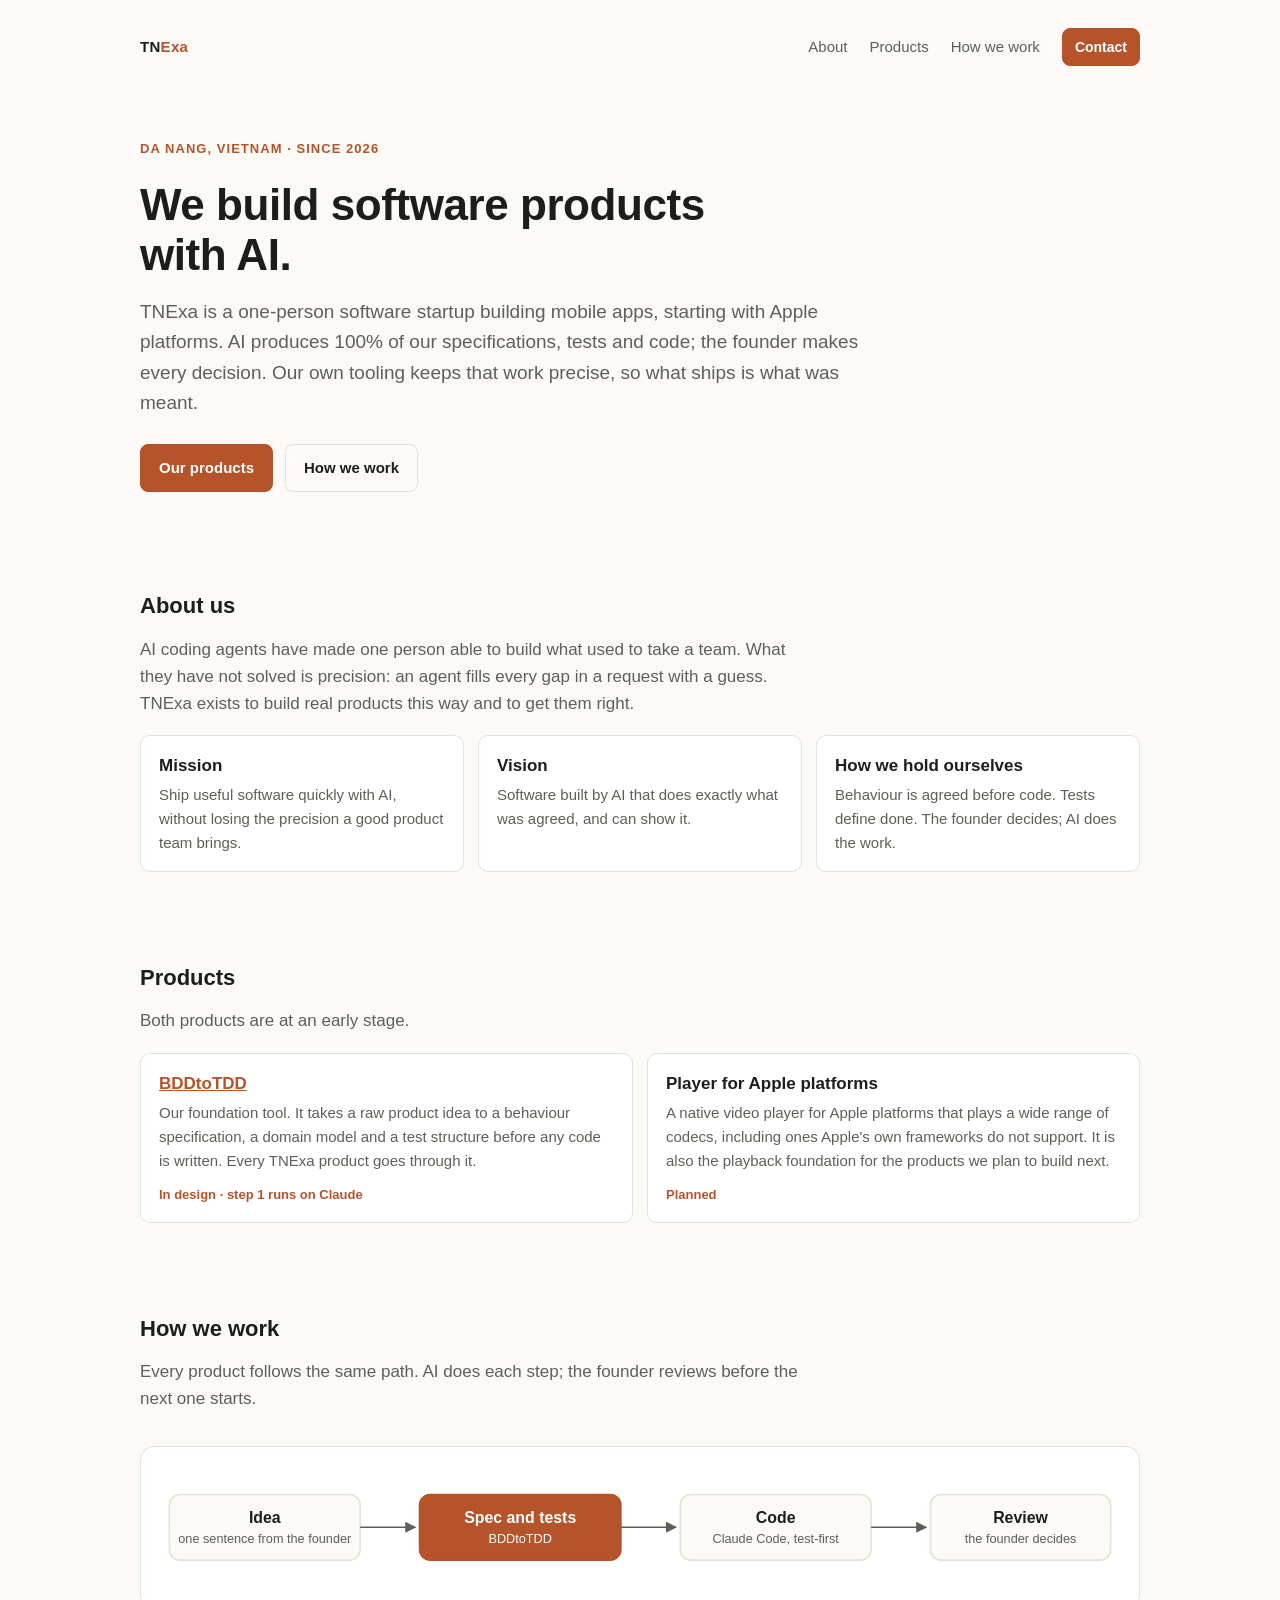
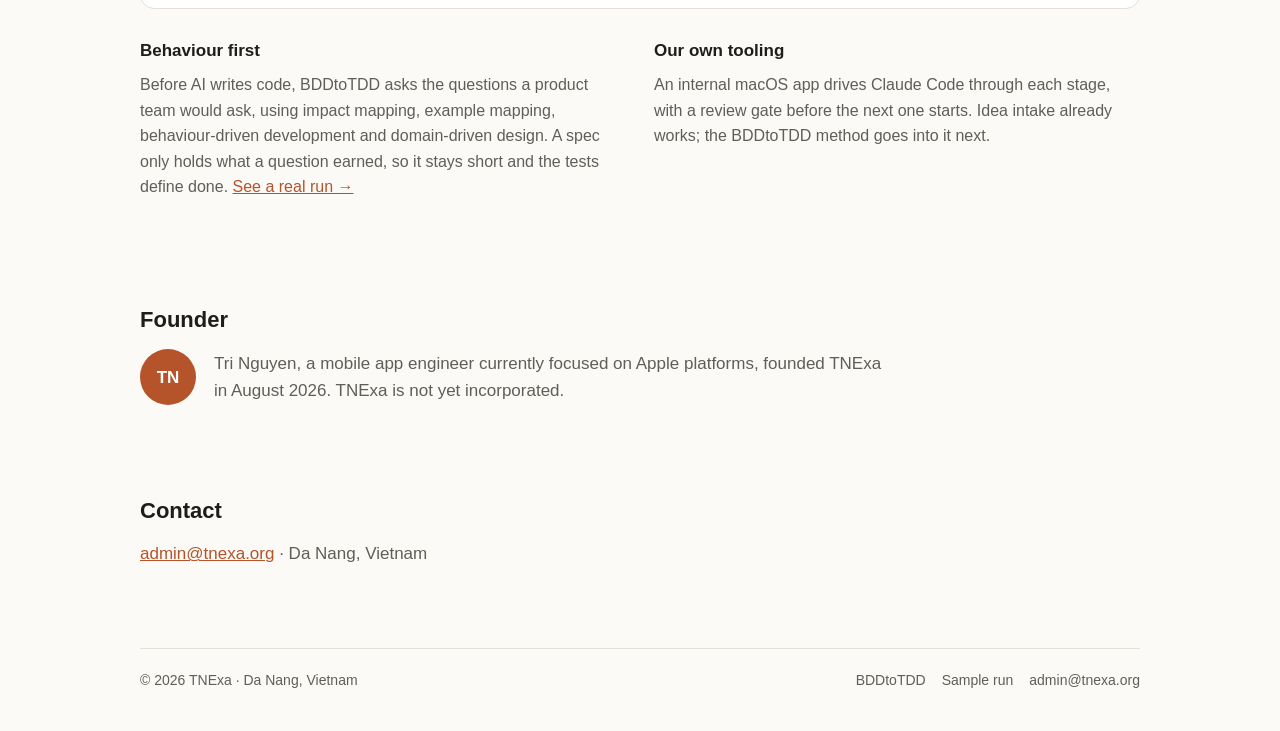
==== index.html @ 211d85cf "Describe the Player and the founder's focus on mobile apps for Apple platforms Co-Authored-By: Claud" ====
<!doctype html>
<html lang="en">
<head>
<meta charset="utf-8">
<meta name="viewport" content="width=device-width, initial-scale=1">
<title>TNExa — software products built with AI</title>
<meta name="description" content="TNExa is a one-person software startup in Da Nang, Vietnam, building mobile apps for Apple platforms. We build software products with AI: AI produces the specifications, tests and code, and the founder makes the decisions.">
<link rel="stylesheet" href="/style.css">
<style>
  .d-box { fill: var(--bg); stroke: var(--line); stroke-width: 1.5; }
  .d-box.accent { fill: var(--accent); stroke: var(--accent); }
  .d-title { fill: var(--fg); font-size: 15px; font-weight: 600; }
  .d-sub { fill: var(--muted); font-size: 12px; }
  .on-accent { fill: #fff; }
  .d-arrow { stroke: var(--muted); stroke-width: 1.5; fill: none; }
  .d-head { fill: var(--muted); }
  .diagram svg { min-width: 640px; }
  .values { display: grid; grid-template-columns: repeat(auto-fit, minmax(220px, 1fr)); gap: 14px; margin-top: 18px; }
  .founder { display: flex; gap: 18px; align-items: center; }
  .avatar { width: 56px; height: 56px; border-radius: 50%; background: var(--accent); color: #fff; display: grid; place-items: center; font-weight: 700; flex: none; }
</style>
</head>
<body>
<div class="wrap wide">
  <header>
    <a class="logo" href="/" style="color:inherit;text-decoration:none">TN<span>Exa</span></a>
    <nav class="top">
      <a href="#about">About</a>
      <a href="#products">Products</a>
      <a href="#how">How we work</a>
      <a class="btn small" href="#contact">Contact</a>
    </nav>
  </header>

  <main>
    <div class="hero">
      <span class="eyebrow">Da Nang, Vietnam · since 2026</span>
      <h1>We build software products with AI.</h1>
      <p class="lead">TNExa is a one-person software startup building mobile apps, starting with Apple platforms. AI
        produces 100% of our specifications, tests and
        code; the founder makes every decision. Our own tooling keeps that work precise, so what ships is
        what was meant.</p>
      <div class="actions">
        <a class="btn" href="#products">Our products</a>
        <a class="btn ghost" href="#how">How we work</a>
      </div>
    </div>

    <section id="about">
      <h2>About us</h2>
      <p class="section-lead">AI coding agents have made one person able to build what used to take a team.
        What they have not solved is precision: an agent fills every gap in a request with a guess. TNExa
        exists to build real products this way and to get them right.</p>
      <div class="values">
        <div class="card"><b>Mission</b><p>Ship useful software quickly with AI, without losing the precision a good product team brings.</p></div>
        <div class="card"><b>Vision</b><p>Software built by AI that does exactly what was agreed, and can show it.</p></div>
        <div class="card"><b>How we hold ourselves</b><p>Behaviour is agreed before code. Tests define done. The founder decides; AI does the work.</p></div>
      </div>
    </section>

    <section id="products">
      <h2>Products</h2>
      <p class="section-lead">Both products are at an early stage.</p>
      <div class="grid">
        <div class="card">
          <b><a href="/bddtotdd/">BDDtoTDD</a></b>
          <p>Our foundation tool. It takes a raw product idea to a behaviour specification, a domain model and a
            test structure before any code is written. Every TNExa product goes through it.</p>
          <div class="meta">In design · step 1 runs on Claude</div>
        </div>
        <div class="card">
          <b>Player for Apple platforms</b>
          <p>A native video player for Apple platforms that plays a wide range of codecs, including ones Apple's
            own frameworks do not support. It is also the playback foundation for the products we plan to build
            next.</p>
          <div class="meta">Planned</div>
        </div>
      </div>
    </section>

    <section id="how">
      <h2>How we work</h2>
      <p class="section-lead">Every product follows the same path. AI does each step; the founder reviews before
        the next one starts.</p>
      <div class="diagram" role="img" aria-label="Idea, then specification and tests with BDDtoTDD, then code with Claude Code, then founder review.">
        <svg viewBox="0 0 900 110" xmlns="http://www.w3.org/2000/svg">
          <defs><marker id="ah" viewBox="0 0 10 10" refX="9" refY="5" markerWidth="7" markerHeight="7" orient="auto"><path d="M0,0 L10,5 L0,10 z" class="d-head"/></marker></defs>
          <rect x="6" y="24" width="180" height="62" rx="10" class="d-box"/>
          <text x="96" y="51" text-anchor="middle" class="d-title">Idea</text>
          <text x="96" y="70" text-anchor="middle" class="d-sub">one sentence from the founder</text>
          <rect x="242" y="24" width="190" height="62" rx="10" class="d-box accent"/>
          <text x="337" y="51" text-anchor="middle" class="d-title on-accent">Spec and tests</text>
          <text x="337" y="70" text-anchor="middle" class="d-sub on-accent">BDDtoTDD</text>
          <rect x="488" y="24" width="180" height="62" rx="10" class="d-box"/>
          <text x="578" y="51" text-anchor="middle" class="d-title">Code</text>
          <text x="578" y="70" text-anchor="middle" class="d-sub">Claude Code, test-first</text>
          <rect x="724" y="24" width="170" height="62" rx="10" class="d-box"/>
          <text x="809" y="51" text-anchor="middle" class="d-title">Review</text>
          <text x="809" y="70" text-anchor="middle" class="d-sub">the founder decides</text>
          <path d="M186,55 L238,55" class="d-arrow" marker-end="url(#ah)"/>
          <path d="M432,55 L484,55" class="d-arrow" marker-end="url(#ah)"/>
          <path d="M668,55 L720,55" class="d-arrow" marker-end="url(#ah)"/>
        </svg>
      </div>
      <div class="two" style="margin-top:28px">
        <div>
          <h3>Behaviour first</h3>
          <p>Before AI writes code, BDDtoTDD asks the questions a product team would ask, using impact mapping,
            example mapping, behaviour-driven development and domain-driven design. A spec only holds what a
            question earned, so it stays short and the tests define done. <a href="/sample-run/">See a real run →</a></p>
        </div>
        <div>
          <h3>Our own tooling</h3>
          <p>An internal macOS app drives Claude Code through each stage, with a review gate before the next one
            starts. Idea intake already works; the BDDtoTDD method goes into it next.</p>
        </div>
      </div>
    </section>

    <section id="founder">
      <h2>Founder</h2>
      <div class="founder">
        <div class="avatar">TN</div>
        <p class="section-lead" style="margin:0">Tri Nguyen, a mobile app engineer currently focused on Apple platforms,
          founded TNExa in August 2026. TNExa is not yet incorporated.</p>
      </div>
    </section>

    <section id="contact">
      <h2>Contact</h2>
      <p class="section-lead"><a href="mailto:admin@tnexa.org">admin@tnexa.org</a> · Da Nang, Vietnam</p>
    </section>
  </main>

  <footer>
    <div class="cols">
      <span>© 2026 TNExa · Da Nang, Vietnam</span>
      <span><a href="/bddtotdd/">BDDtoTDD</a><a href="/sample-run/">Sample run</a><a href="mailto:admin@tnexa.org">admin@tnexa.org</a></span>
    </div>
  </footer>
</div>
</body>
</html>
---- style.css ----
:root {
  --bg: #fbfaf7; --fg: #1d1d1b; --muted: #5f5e58; --line: #e4e1d8;
  --accent: #b5532a; --card: #ffffff;
}
@media (prefers-color-scheme: dark) {
  :root { --bg: #161614; --fg: #ecebe6; --muted: #a3a29a; --line: #2e2d29; --accent: #e08a5f; --card: #1e1e1b; }
}
* { box-sizing: border-box; }
body {
  margin: 0; background: var(--bg); color: var(--fg);
  font: 17px/1.6 -apple-system, BlinkMacSystemFont, "Segoe UI", Roboto, Helvetica, Arial, sans-serif;
}
.wrap { max-width: 760px; margin: 0 auto; padding: 0 20px; }
header { padding: 28px 0; display: flex; justify-content: space-between; align-items: center; }
.logo { font-weight: 700; letter-spacing: .02em; }
.logo span { color: var(--accent); }
header a { color: var(--muted); text-decoration: none; font-size: 15px; }
h1 { font-size: clamp(30px, 6vw, 44px); line-height: 1.15; margin: 48px 0 16px; letter-spacing: -.01em; }
h2 { font-size: 22px; margin: 64px 0 12px; }
p { margin: 0 0 14px; }
.lead { font-size: 19px; color: var(--muted); max-width: 40em; }
.status {
  display: inline-block; margin-top: 12px; font-size: 14px; color: var(--muted);
  border: 1px solid var(--line); border-radius: 999px; padding: 4px 12px;
}
ol.stages { list-style: none; padding: 0; margin: 20px 0 0; }
ol.stages li {
  display: grid; grid-template-columns: 44px 1fr; gap: 8px;
  padding: 14px 0; border-top: 1px solid var(--line);
}
ol.stages li::before { content: attr(data-n); color: var(--accent); font-weight: 600; }
ol.stages b { display: block; }
ol.stages small { color: var(--muted); font-size: 15px; }
.grid { display: grid; grid-template-columns: repeat(auto-fit, minmax(210px, 1fr)); gap: 14px; margin-top: 18px; }
.card { background: var(--card); border: 1px solid var(--line); border-radius: 10px; padding: 16px 18px; }
.card b { display: block; margin-bottom: 4px; }
.card p { color: var(--muted); font-size: 15px; margin: 0; }
a { color: var(--accent); }
footer { margin: 80px 0 40px; padding-top: 20px; border-top: 1px solid var(--line); color: var(--muted); font-size: 14px; }
table { width: 100%; border-collapse: collapse; margin: 16px 0; font-size: 15px; }
th, td { text-align: left; vertical-align: top; padding: 10px 8px; border-top: 1px solid var(--line); }
th { color: var(--muted); font-weight: 600; font-size: 13px; text-transform: uppercase; letter-spacing: .04em; }
td.n { color: var(--accent); font-weight: 600; white-space: nowrap; width: 1%; }
.table-scroll { overflow-x: auto; }
blockquote { margin: 16px 0; padding: 12px 16px; border-left: 3px solid var(--accent); background: var(--card); color: var(--fg); }
.note { font-size: 14px; color: var(--muted); }
.ladder { list-style: none; padding: 0; margin: 16px 0; }
.ladder li { padding: 8px 0 8px 14px; border-left: 2px solid var(--line); }
.ladder li:last-child { border-left-color: var(--accent); font-weight: 600; }

/* Site chrome */
.wrap.wide { max-width: 1040px; }
nav.top { display: flex; gap: 22px; align-items: center; }
nav.top a { color: var(--muted); text-decoration: none; font-size: 15px; }
nav.top a:hover { color: var(--fg); }
nav.top a.btn { color: #fff; }
.btn {
  display: inline-block; padding: 11px 18px; border-radius: 8px; font-weight: 600; font-size: 15px;
  text-decoration: none; background: var(--accent); color: #fff; border: 1px solid var(--accent);
}
.btn.ghost { background: transparent; color: var(--fg); border-color: var(--line); }
.btn.small { padding: 7px 12px; font-size: 14px; }
.actions { display: flex; gap: 12px; flex-wrap: wrap; margin-top: 26px; }
.hero { padding: 40px 0 8px; }
.hero h1 { max-width: 15em; margin-top: 18px; }
.eyebrow { font-size: 13px; letter-spacing: .08em; text-transform: uppercase; color: var(--accent); font-weight: 600; }
section { margin-top: 88px; }
section > h2 { margin-top: 0; }
.section-lead { color: var(--muted); max-width: 40em; }
.diagram { margin: 34px 0 0; padding: 22px; background: var(--card); border: 1px solid var(--line); border-radius: 14px; overflow-x: auto; }
.diagram svg { display: block; min-width: 760px; width: 100%; height: auto; }
.diagram text { font-family: inherit; }
.two { display: grid; grid-template-columns: 1fr 1fr; gap: 28px; }
.two h3 { font-size: 17px; margin: 0 0 8px; }
.two p { color: var(--muted); font-size: 16px; }
.preview { background: var(--card); border: 1px solid var(--line); border-radius: 14px; padding: 20px 22px; }
.preview .tag { font-size: 12px; color: var(--muted); text-transform: uppercase; letter-spacing: .06em; }
.preview .goal { padding: 12px 0; border-top: 1px solid var(--line); }
.preview .goal:first-of-type { border-top: 0; }
.preview .goal b { display: block; font-size: 15px; }
.preview .goal span { color: var(--muted); font-size: 14px; }
.card .meta { margin-top: 12px; font-size: 13px; color: var(--accent); font-weight: 600; }
.cta-band {
  margin-top: 96px; padding: 34px; border-radius: 16px; background: var(--card); border: 1px solid var(--line);
  display: flex; justify-content: space-between; align-items: center; gap: 20px; flex-wrap: wrap;
}
.cta-band h2 { margin: 0 0 6px; }
.cta-band p { margin: 0; color: var(--muted); }
footer .cols { display: flex; justify-content: space-between; gap: 20px; flex-wrap: wrap; }
footer a { color: var(--muted); margin-left: 16px; text-decoration: none; }
@media (max-width: 720px) {
  .two { grid-template-columns: 1fr; }
  nav.top a:not(.btn) { display: none; }
  section { margin-top: 64px; }
}
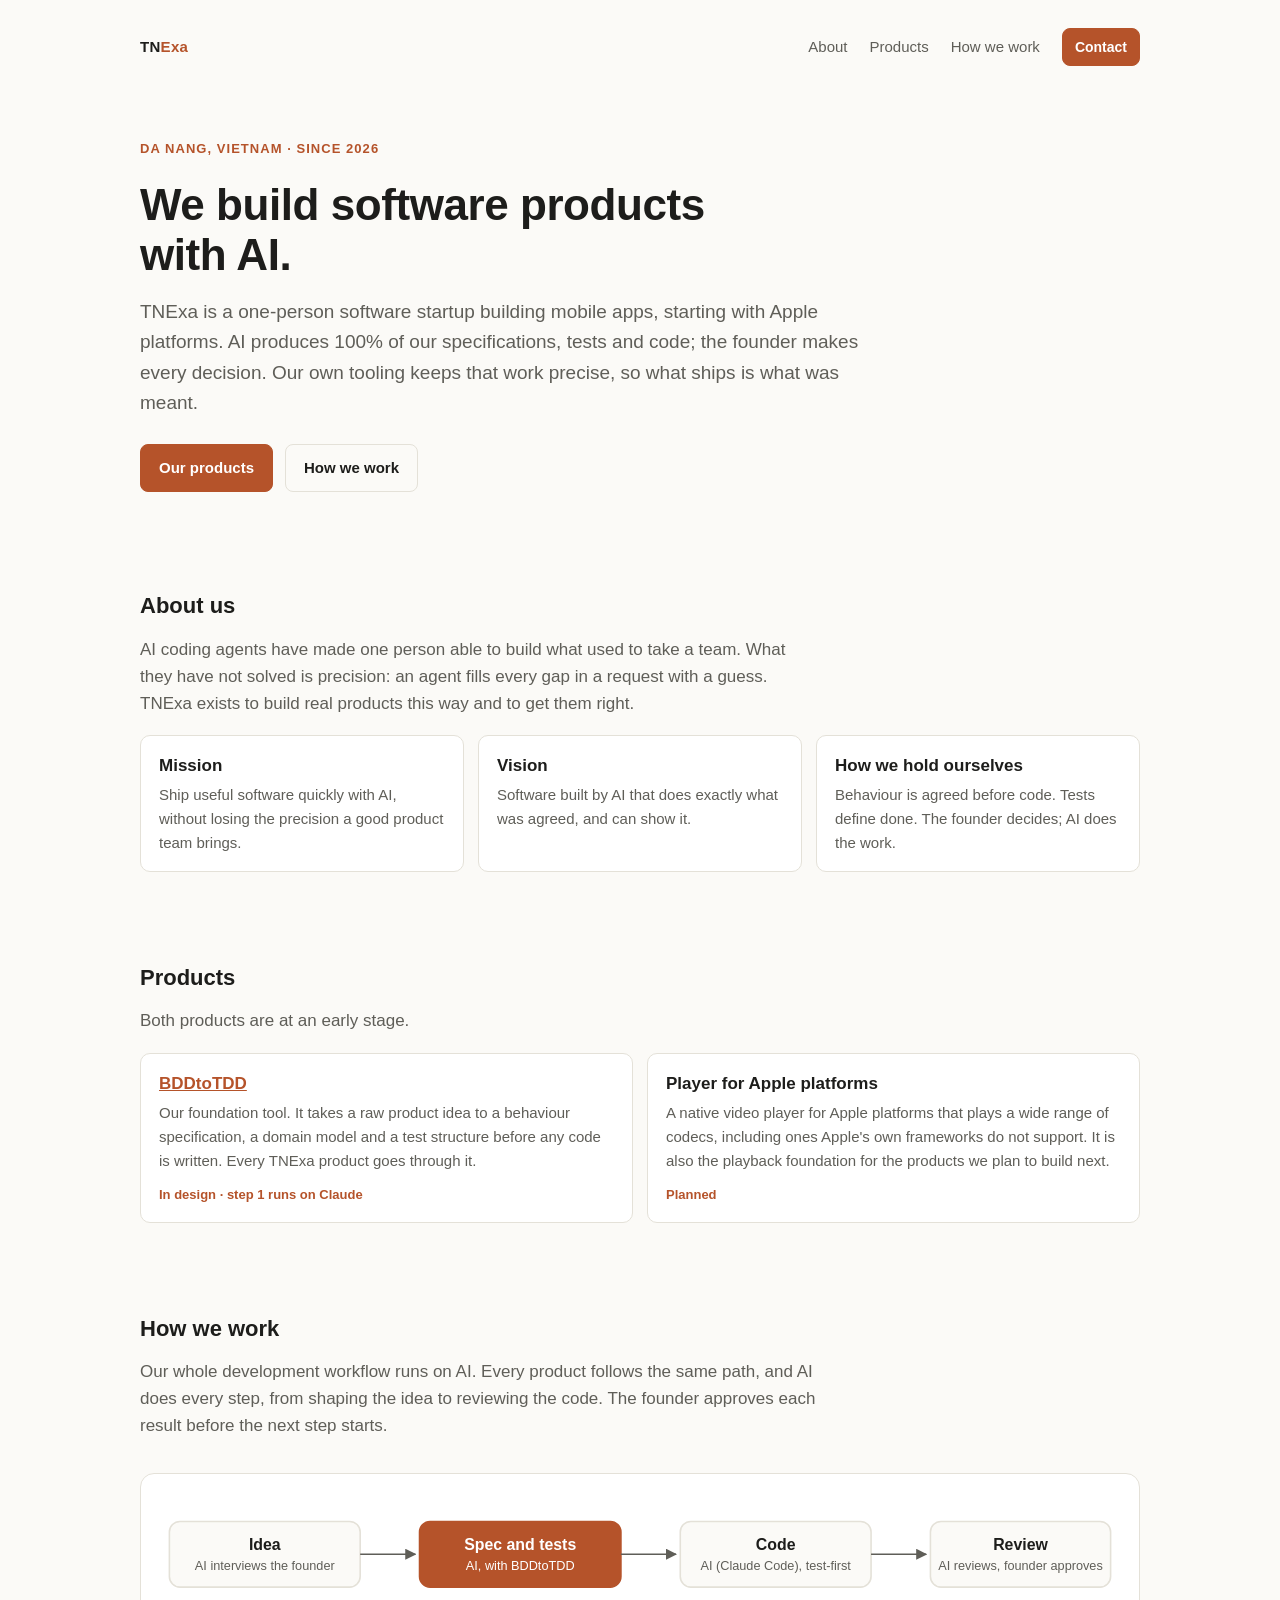
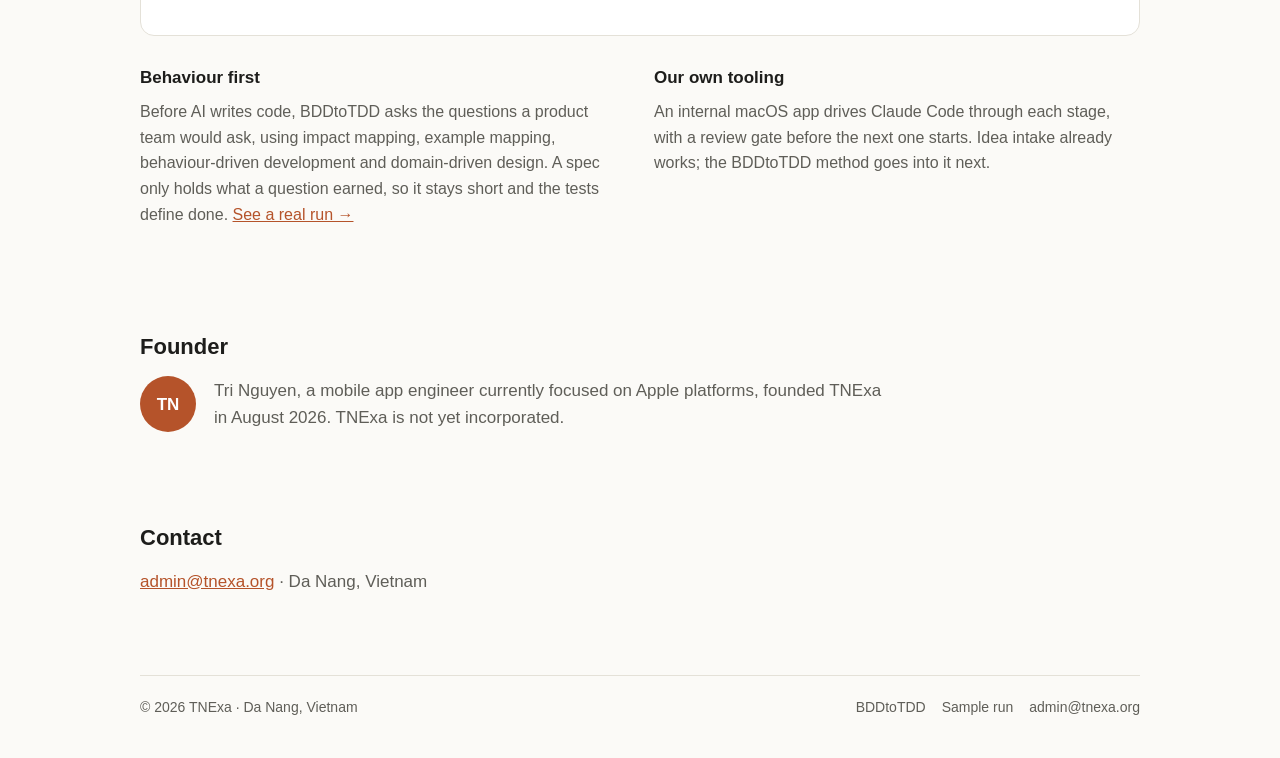
==== commit 4a6d5b74: "Show the whole development workflow running on AI, with founder approval between steps Co-Authored-B" ====
--- a/index.html
+++ b/index.html
@@ -80,23 +80,24 @@
 
     <section id="how">
       <h2>How we work</h2>
-      <p class="section-lead">Every product follows the same path. AI does each step; the founder reviews before
-        the next one starts.</p>
-      <div class="diagram" role="img" aria-label="Idea, then specification and tests with BDDtoTDD, then code with Claude Code, then founder review.">
+      <p class="section-lead">Our whole development workflow runs on AI. Every product follows the same path,
+        and AI does every step, from shaping the idea to reviewing the code. The founder approves each result
+        before the next step starts.</p>
+      <div class="diagram" role="img" aria-label="AI does every step: idea intake, specification and tests with BDDtoTDD, code with Claude Code, review. The founder approves each step.">
         <svg viewBox="0 0 900 110" xmlns="http://www.w3.org/2000/svg">
           <defs><marker id="ah" viewBox="0 0 10 10" refX="9" refY="5" markerWidth="7" markerHeight="7" orient="auto"><path d="M0,0 L10,5 L0,10 z" class="d-head"/></marker></defs>
           <rect x="6" y="24" width="180" height="62" rx="10" class="d-box"/>
           <text x="96" y="51" text-anchor="middle" class="d-title">Idea</text>
-          <text x="96" y="70" text-anchor="middle" class="d-sub">one sentence from the founder</text>
+          <text x="96" y="70" text-anchor="middle" class="d-sub">AI interviews the founder</text>
           <rect x="242" y="24" width="190" height="62" rx="10" class="d-box accent"/>
           <text x="337" y="51" text-anchor="middle" class="d-title on-accent">Spec and tests</text>
-          <text x="337" y="70" text-anchor="middle" class="d-sub on-accent">BDDtoTDD</text>
+          <text x="337" y="70" text-anchor="middle" class="d-sub on-accent">AI, with BDDtoTDD</text>
           <rect x="488" y="24" width="180" height="62" rx="10" class="d-box"/>
           <text x="578" y="51" text-anchor="middle" class="d-title">Code</text>
-          <text x="578" y="70" text-anchor="middle" class="d-sub">Claude Code, test-first</text>
+          <text x="578" y="70" text-anchor="middle" class="d-sub">AI (Claude Code), test-first</text>
           <rect x="724" y="24" width="170" height="62" rx="10" class="d-box"/>
           <text x="809" y="51" text-anchor="middle" class="d-title">Review</text>
-          <text x="809" y="70" text-anchor="middle" class="d-sub">the founder decides</text>
+          <text x="809" y="70" text-anchor="middle" class="d-sub">AI reviews, founder approves</text>
           <path d="M186,55 L238,55" class="d-arrow" marker-end="url(#ah)"/>
           <path d="M432,55 L484,55" class="d-arrow" marker-end="url(#ah)"/>
           <path d="M668,55 L720,55" class="d-arrow" marker-end="url(#ah)"/>
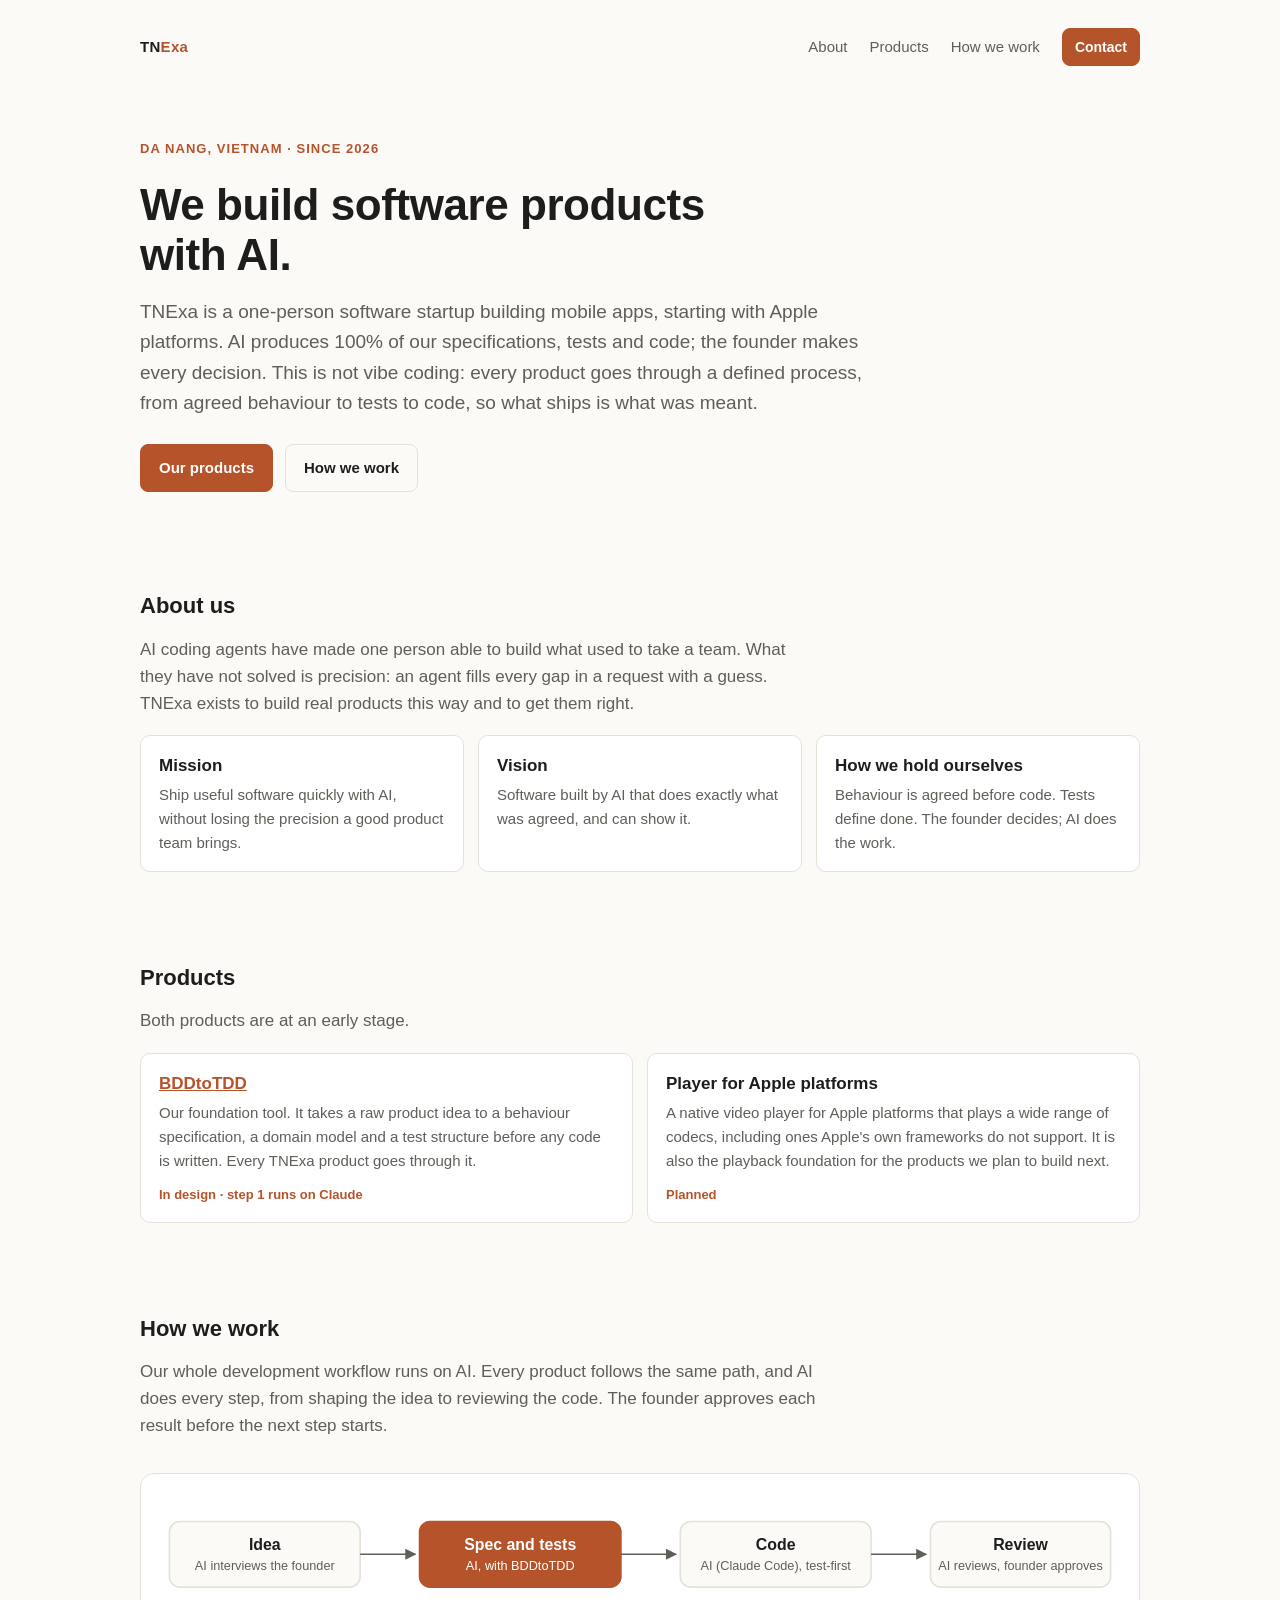
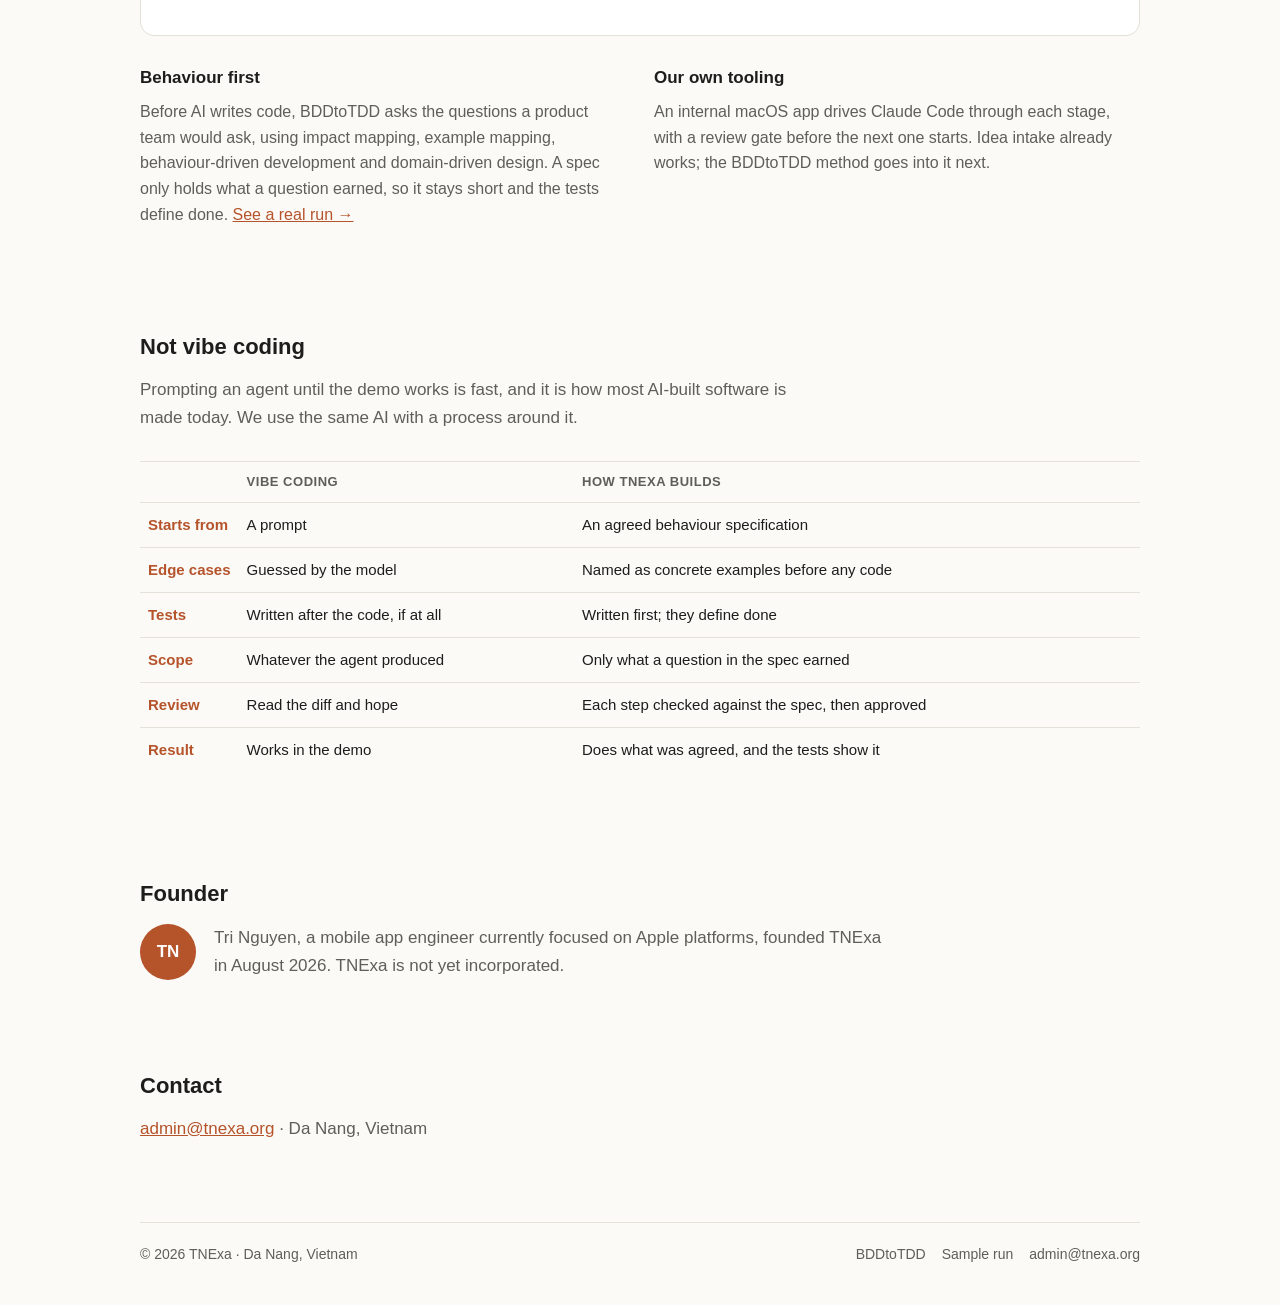
==== commit 01de334d: "Contrast vibe coding with TNExa's defined process Co-Authored-By: Claude Opus 5.5 <noreply@anthropic" ====
--- a/index.html
+++ b/index.html
@@ -38,8 +38,8 @@
       <h1>We build software products with AI.</h1>
       <p class="lead">TNExa is a one-person software startup building mobile apps, starting with Apple platforms. AI
         produces 100% of our specifications, tests and
-        code; the founder makes every decision. Our own tooling keeps that work precise, so what ships is
-        what was meant.</p>
+        code; the founder makes every decision. This is not vibe coding: every product goes through a
+        defined process, from agreed behaviour to tests to code, so what ships is what was meant.</p>
       <div class="actions">
         <a class="btn" href="#products">Our products</a>
         <a class="btn ghost" href="#how">How we work</a>
@@ -118,6 +118,23 @@
       </div>
     </section>
 
+    <section id="process">
+      <h2>Not vibe coding</h2>
+      <p class="section-lead">Prompting an agent until the demo works is fast, and it is how most AI-built software
+        is made today. We use the same AI with a process around it.</p>
+      <div class="table-scroll">
+      <table>
+        <tr><th></th><th>Vibe coding</th><th>How TNExa builds</th></tr>
+        <tr><td class="n">Starts from</td><td>A prompt</td><td>An agreed behaviour specification</td></tr>
+        <tr><td class="n">Edge cases</td><td>Guessed by the model</td><td>Named as concrete examples before any code</td></tr>
+        <tr><td class="n">Tests</td><td>Written after the code, if at all</td><td>Written first; they define done</td></tr>
+        <tr><td class="n">Scope</td><td>Whatever the agent produced</td><td>Only what a question in the spec earned</td></tr>
+        <tr><td class="n">Review</td><td>Read the diff and hope</td><td>Each step checked against the spec, then approved</td></tr>
+        <tr><td class="n">Result</td><td>Works in the demo</td><td>Does what was agreed, and the tests show it</td></tr>
+      </table>
+      </div>
+    </section>
+
     <section id="founder">
       <h2>Founder</h2>
       <div class="founder">
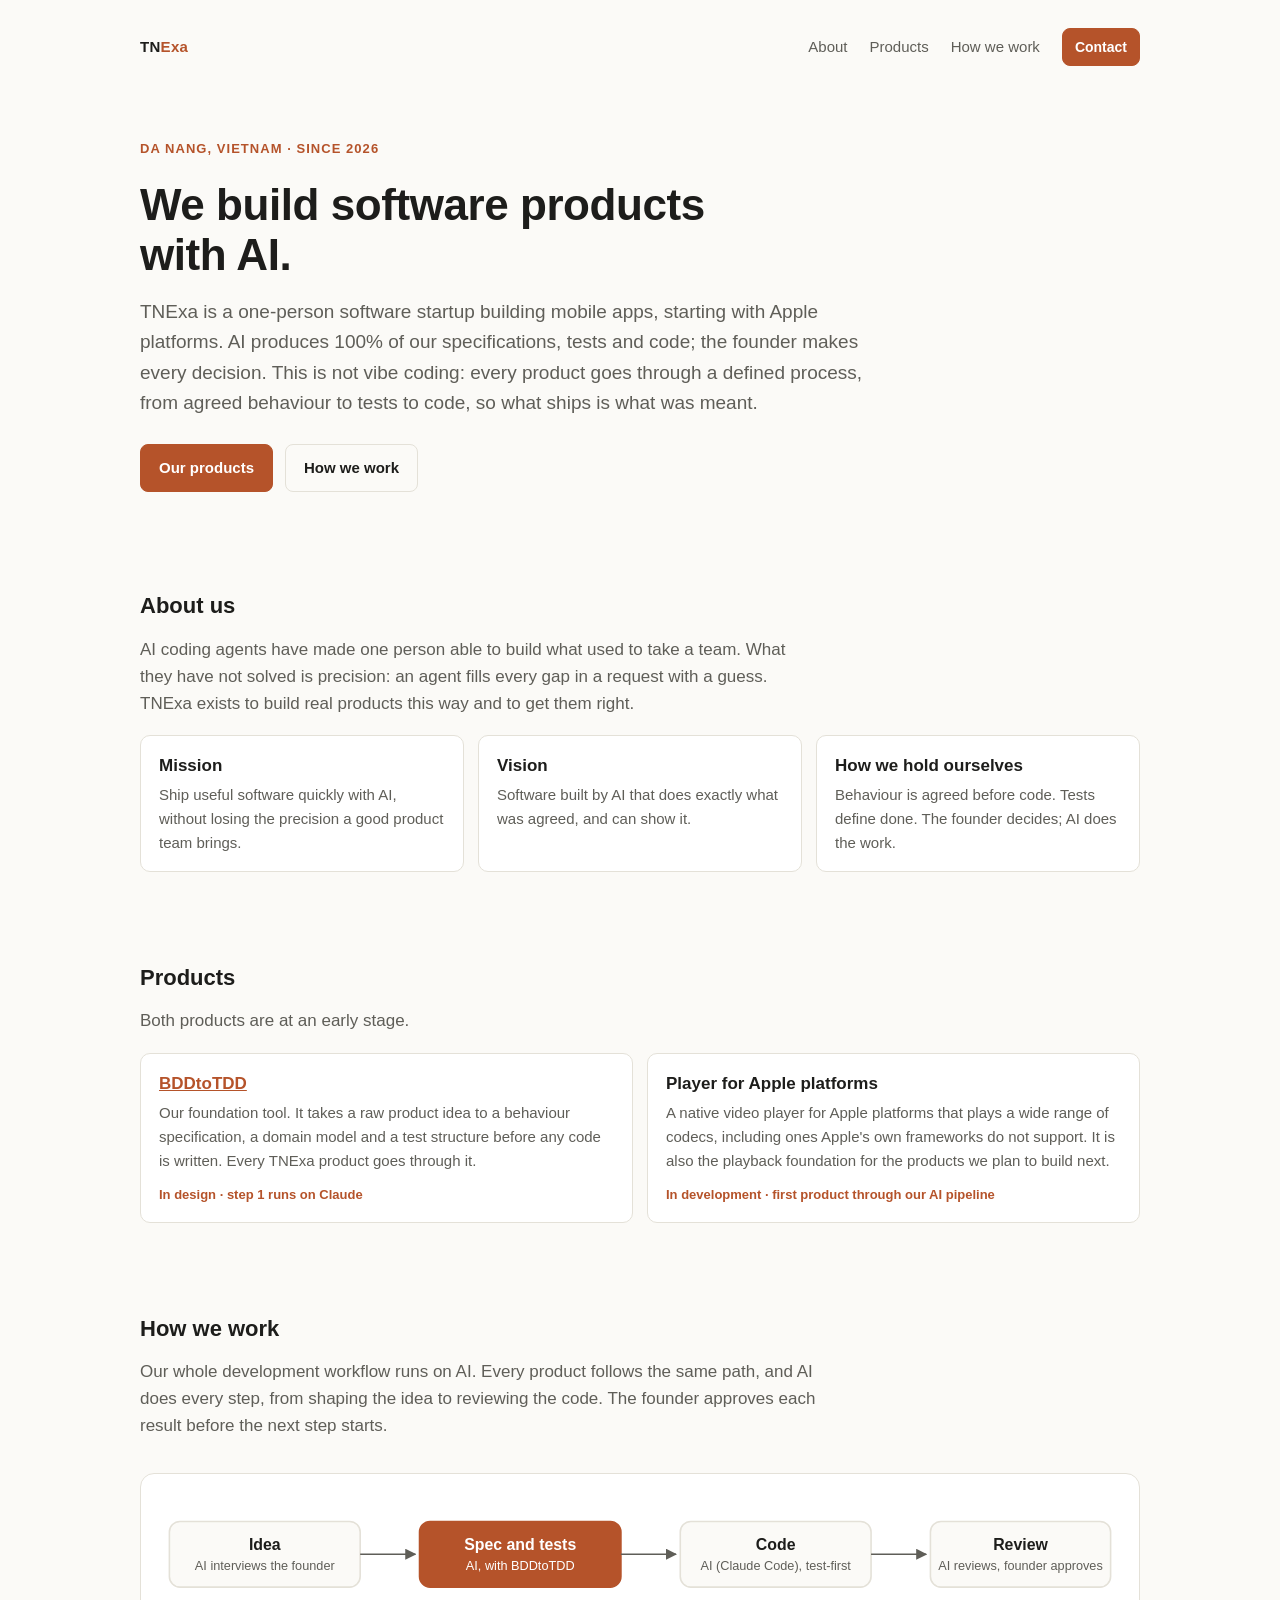
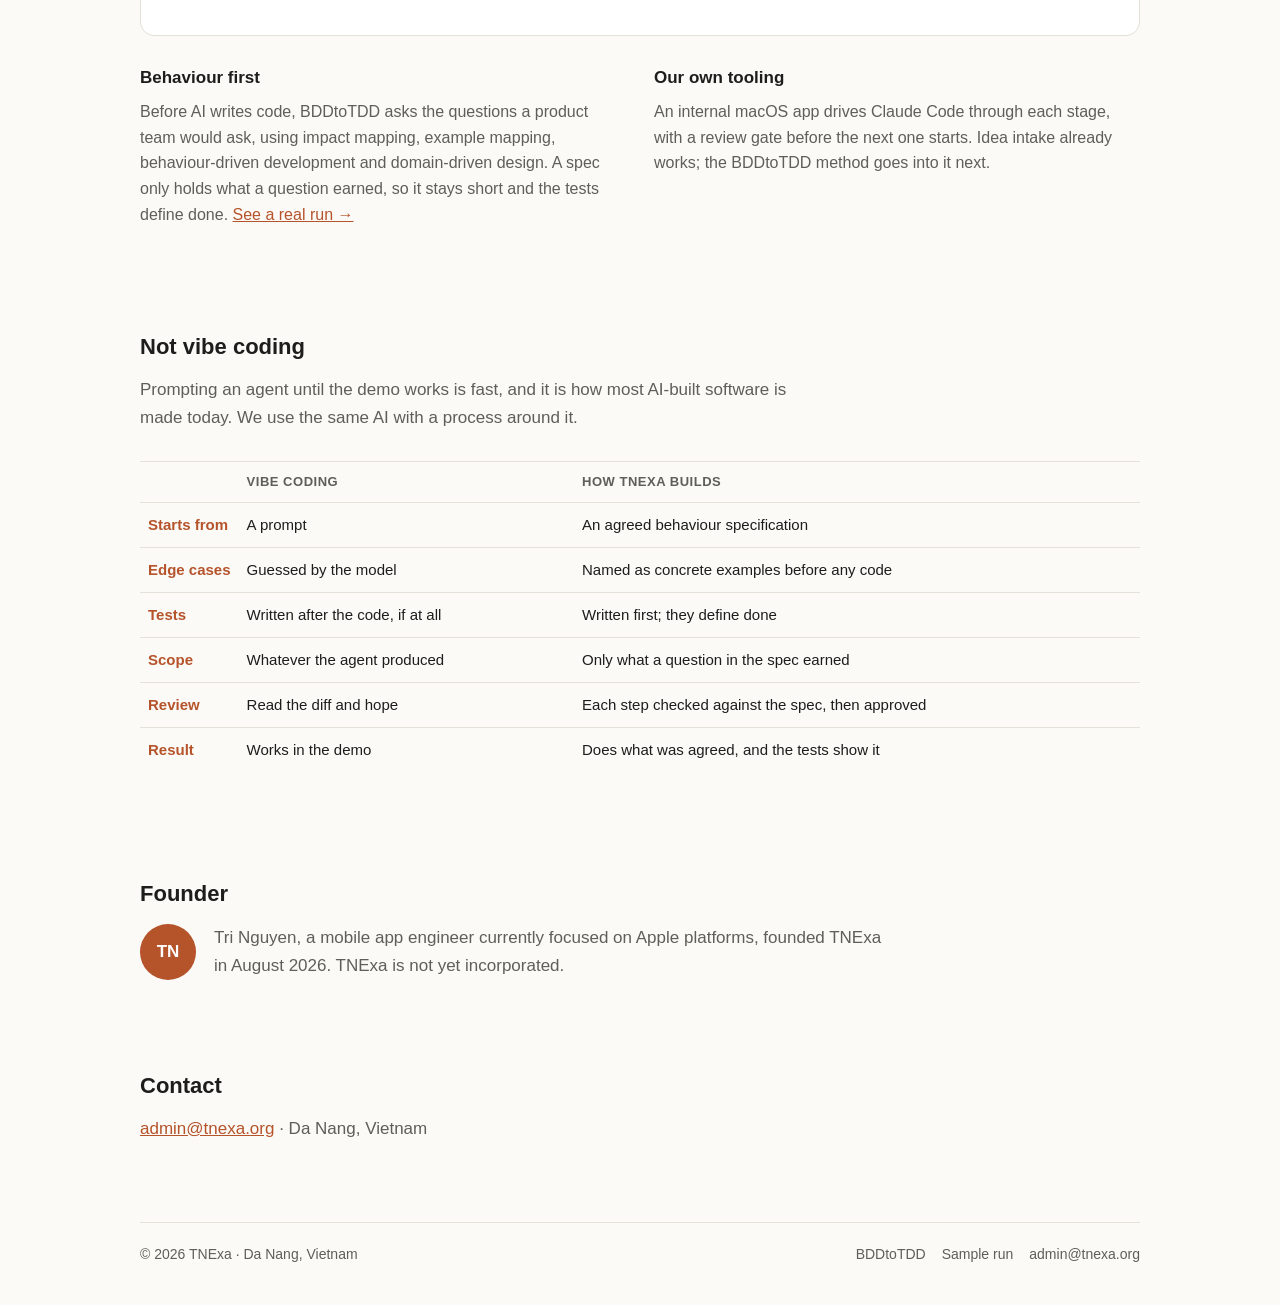
==== commit c124bfdf: "Mark the Player as in development through the AI pipeline Co-Authored-By: Claude Opus 5.5 <noreply@a" ====
--- a/index.html
+++ b/index.html
@@ -73,7 +73,7 @@
           <p>A native video player for Apple platforms that plays a wide range of codecs, including ones Apple's
             own frameworks do not support. It is also the playback foundation for the products we plan to build
             next.</p>
-          <div class="meta">Planned</div>
+          <div class="meta">In development · first product through our AI pipeline</div>
         </div>
       </div>
     </section>
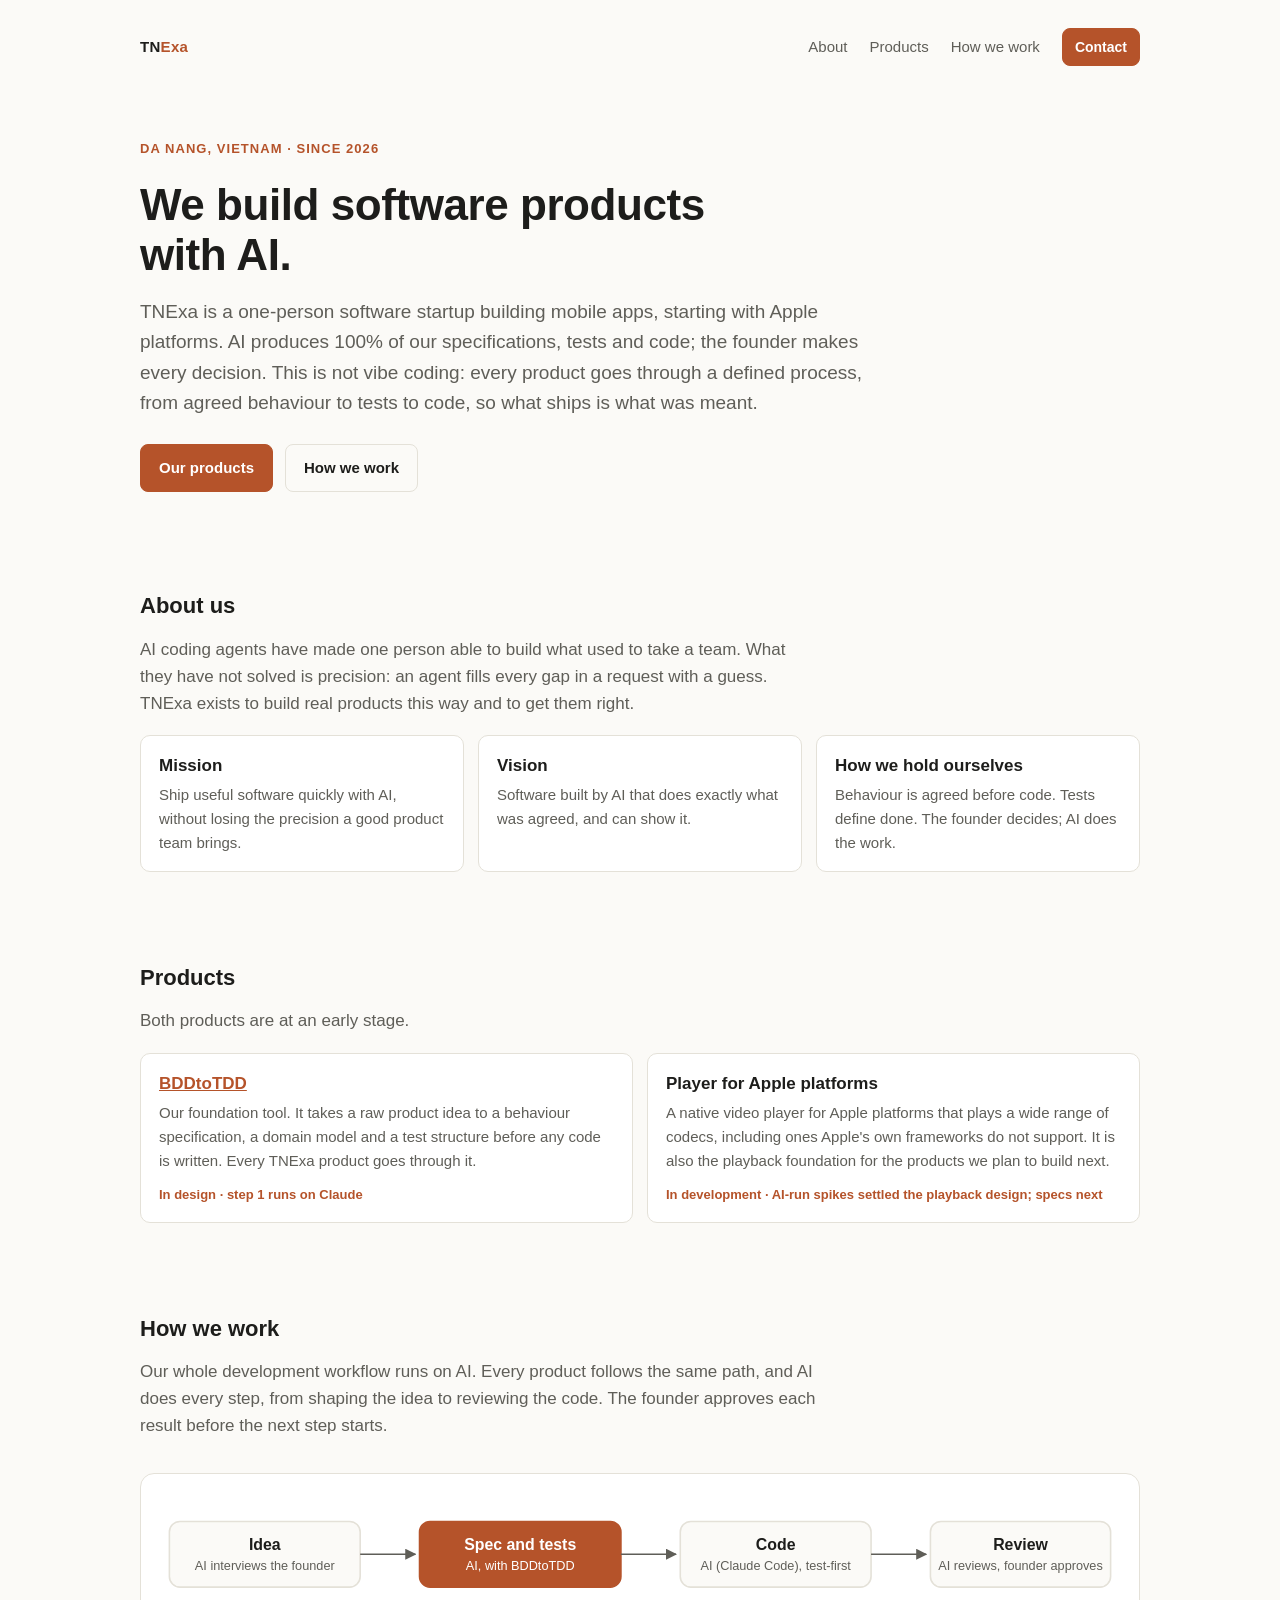
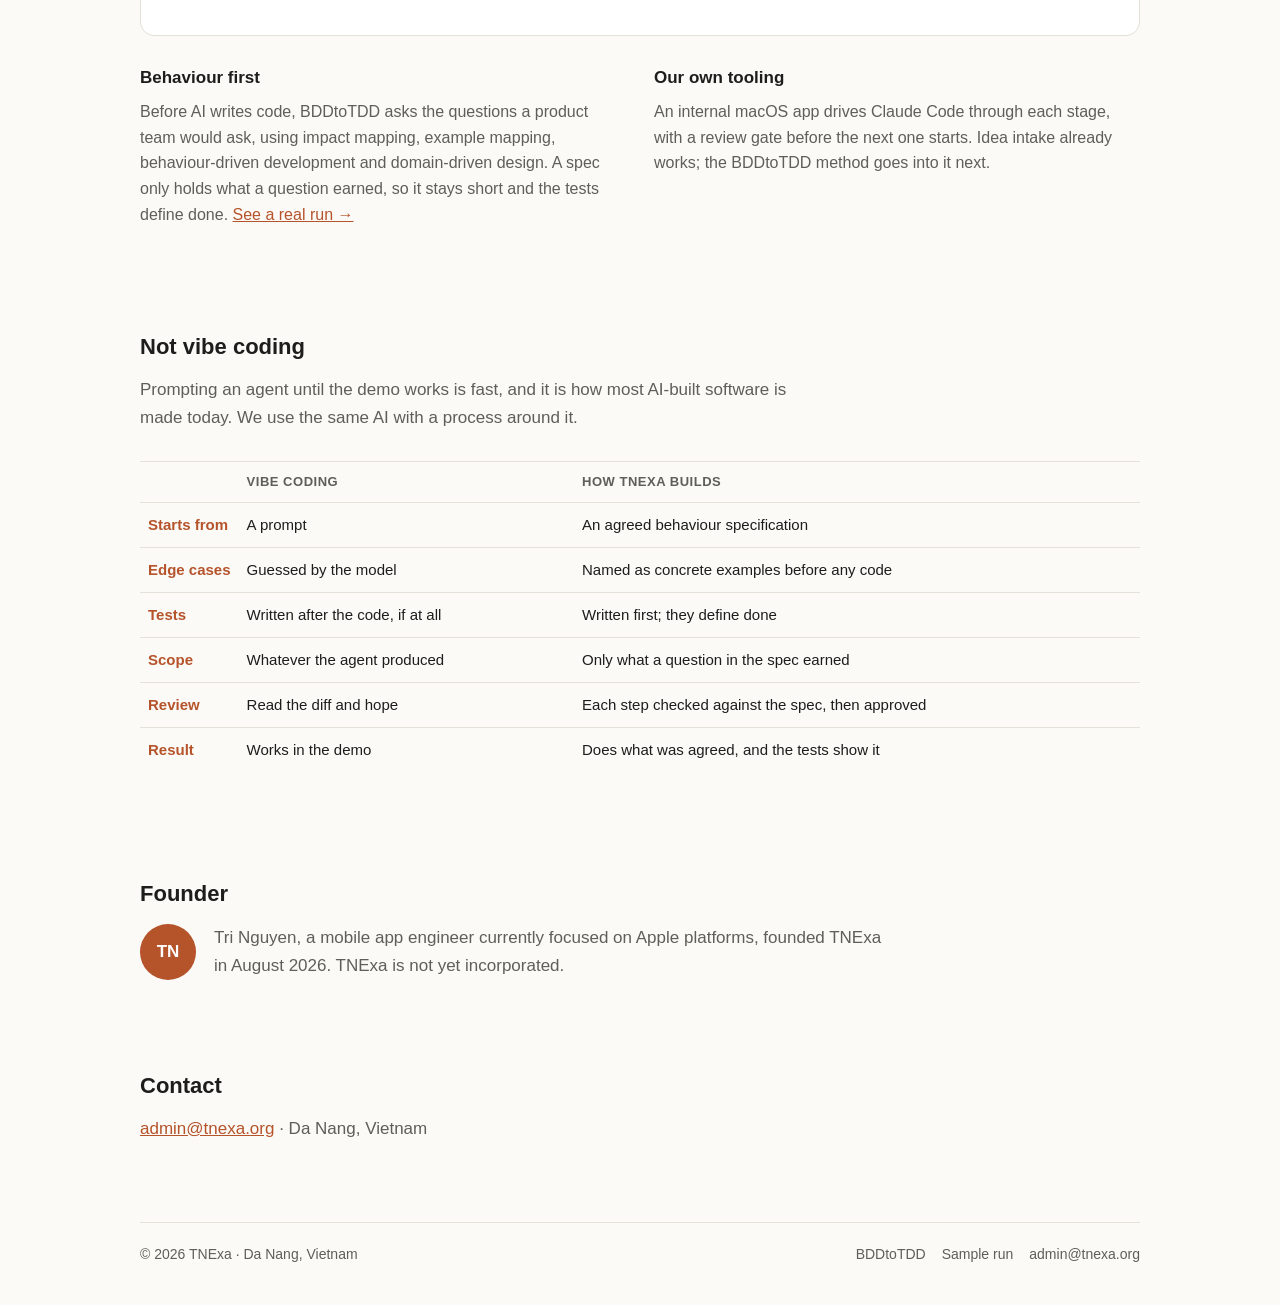
==== commit 9e084b7d: "Give the Player's real status: playback design settled by AI-run spikes, specs next Co-Authored-By: " ====
--- a/index.html
+++ b/index.html
@@ -73,7 +73,7 @@
           <p>A native video player for Apple platforms that plays a wide range of codecs, including ones Apple's
             own frameworks do not support. It is also the playback foundation for the products we plan to build
             next.</p>
-          <div class="meta">In development · first product through our AI pipeline</div>
+          <div class="meta">In development · AI-run spikes settled the playback design; specs next</div>
         </div>
       </div>
     </section>
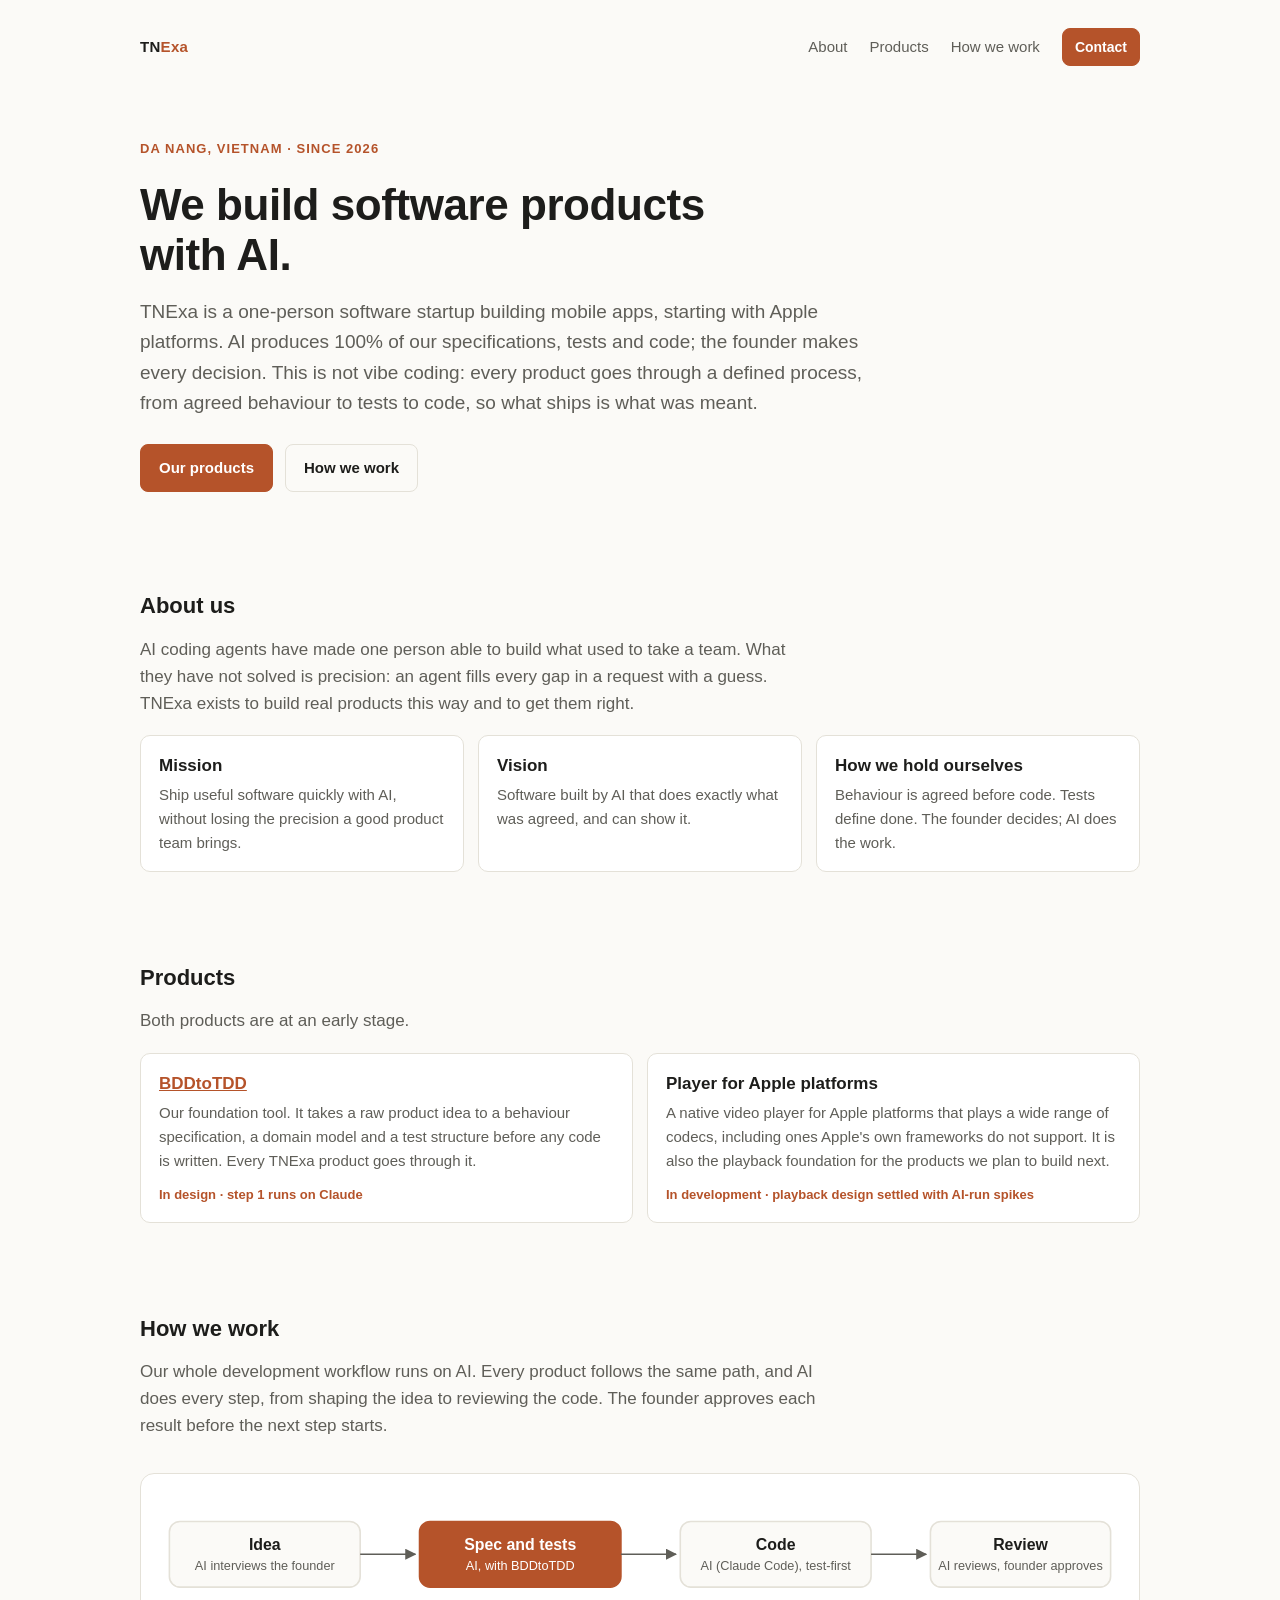
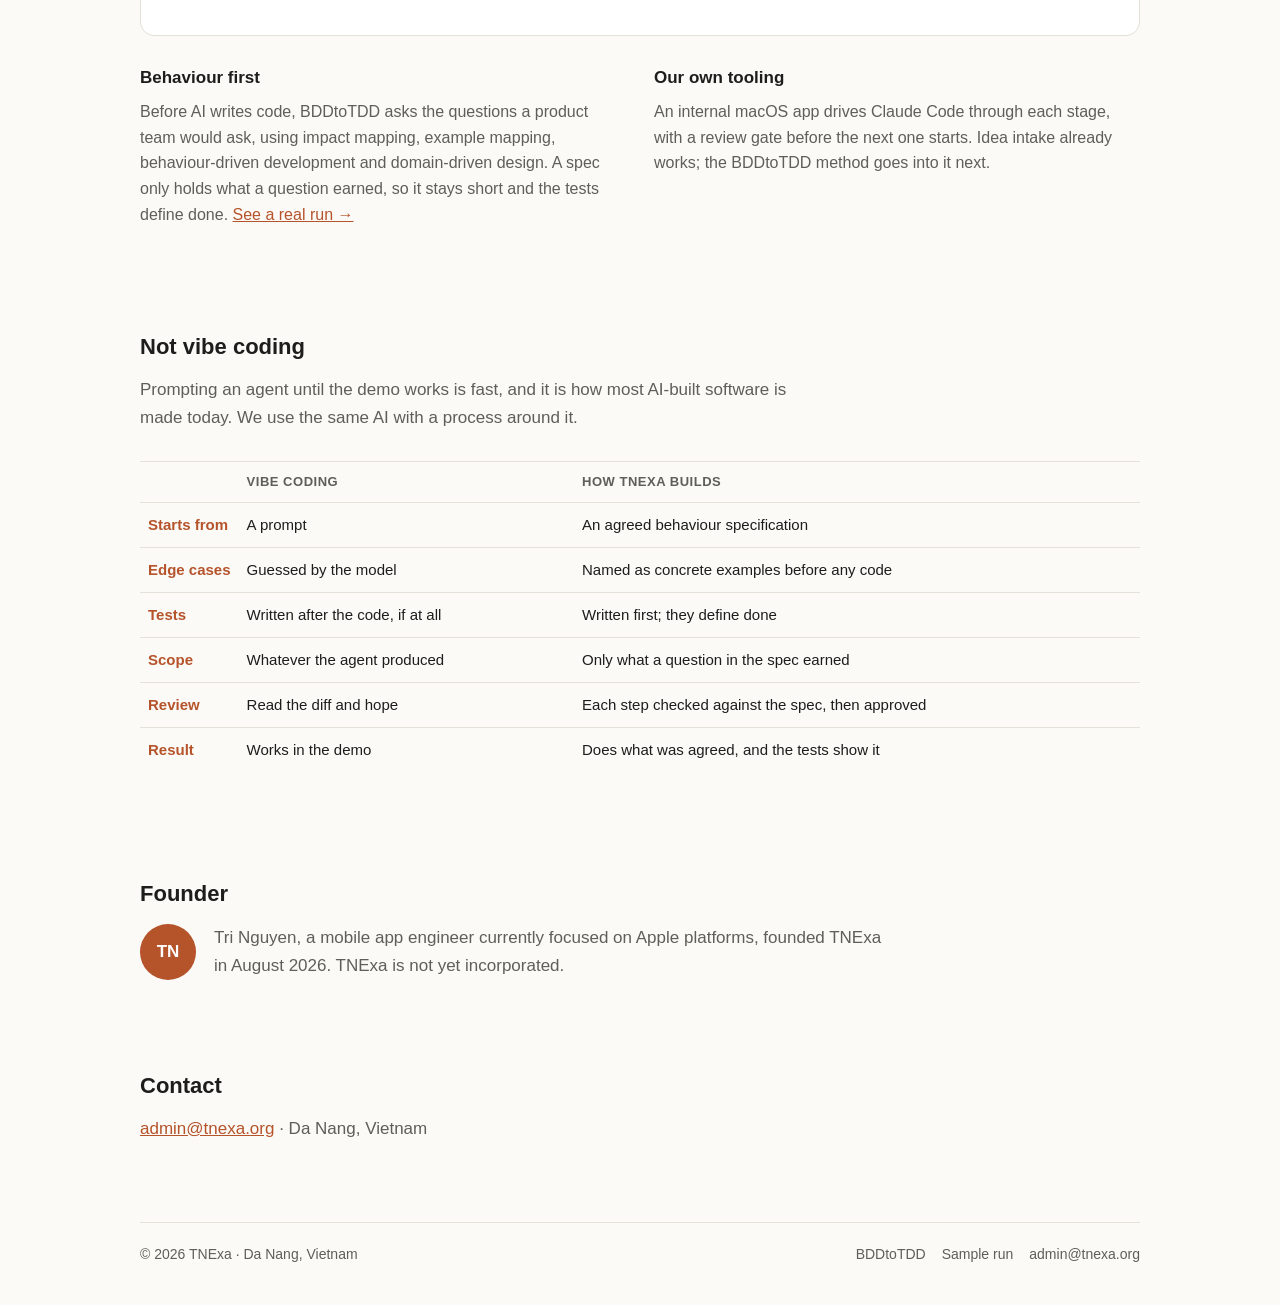
==== commit 78548554: "Drop the next-step detail from the Player status Co-Authored-By: Claude Opus 5.5 <noreply@anthropic." ====
--- a/index.html
+++ b/index.html
@@ -73,7 +73,7 @@
           <p>A native video player for Apple platforms that plays a wide range of codecs, including ones Apple's
             own frameworks do not support. It is also the playback foundation for the products we plan to build
             next.</p>
-          <div class="meta">In development · AI-run spikes settled the playback design; specs next</div>
+          <div class="meta">In development · playback design settled with AI-run spikes</div>
         </div>
       </div>
     </section>
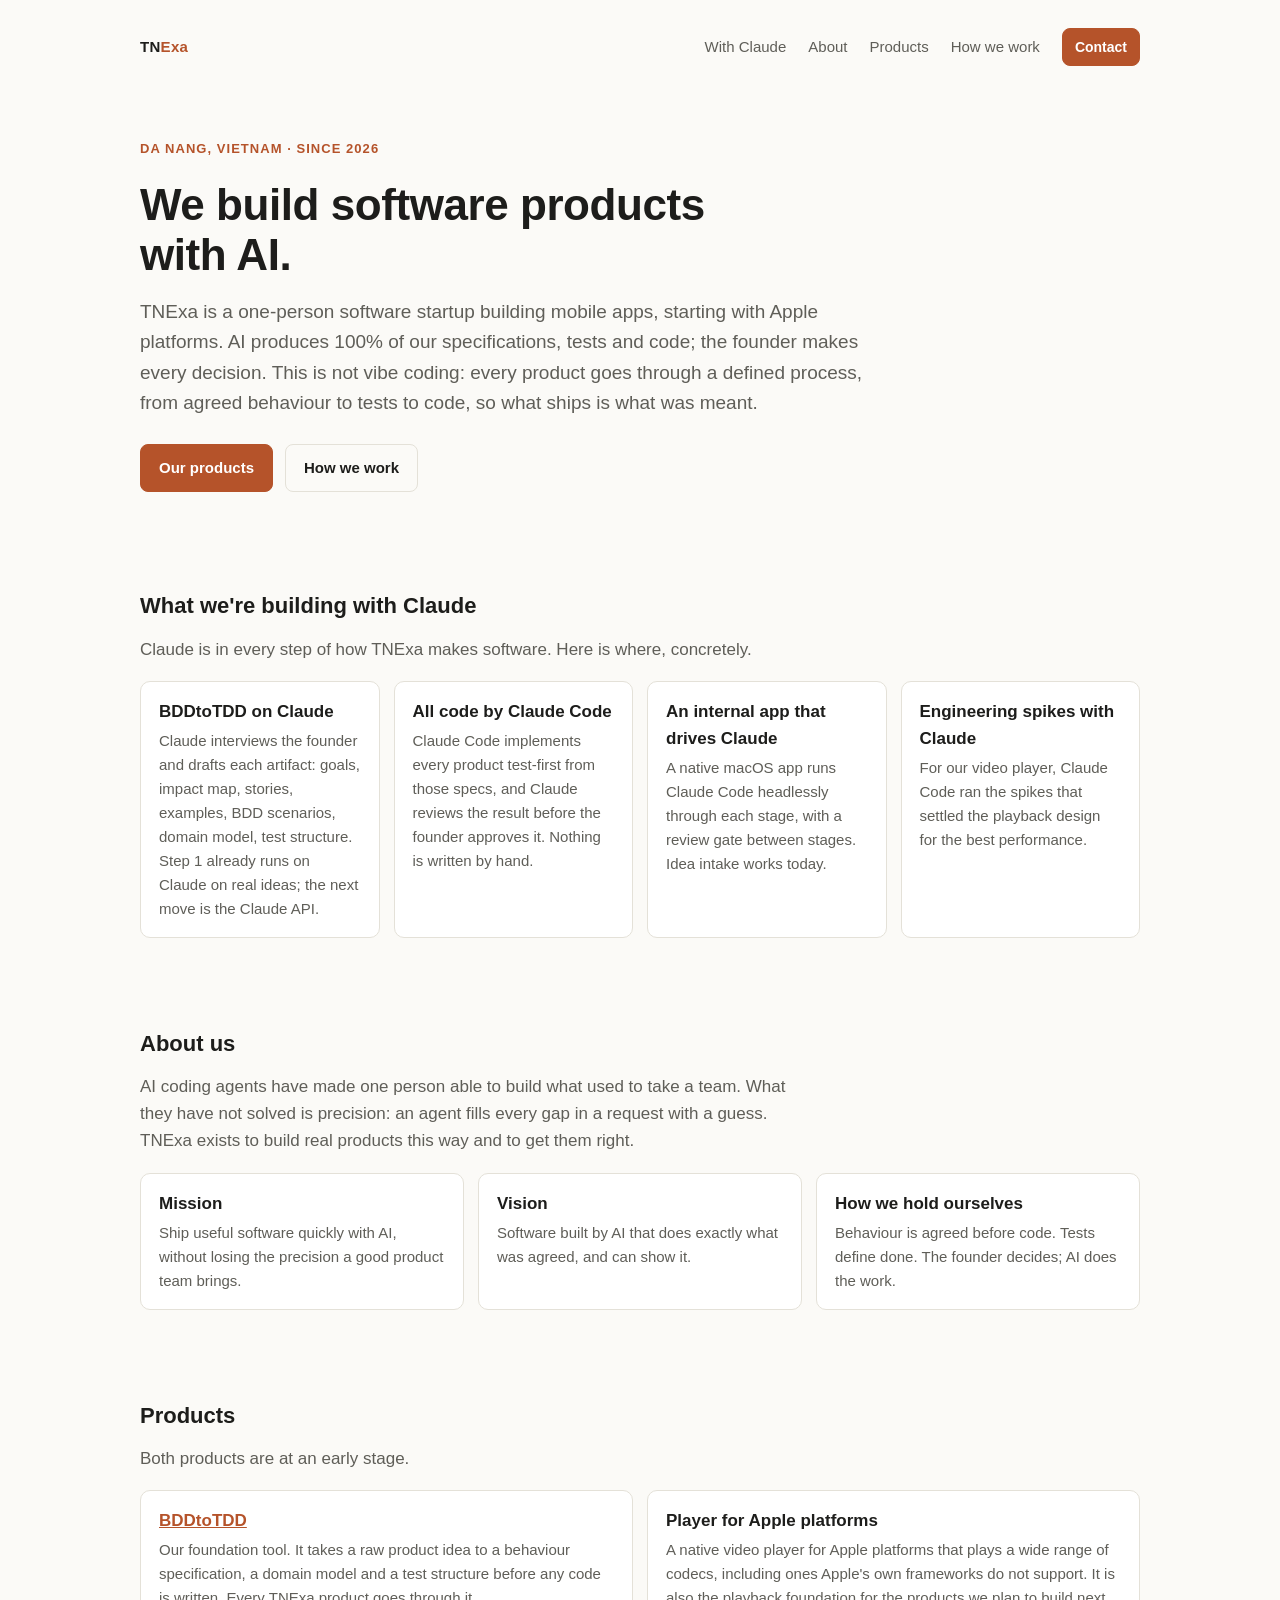
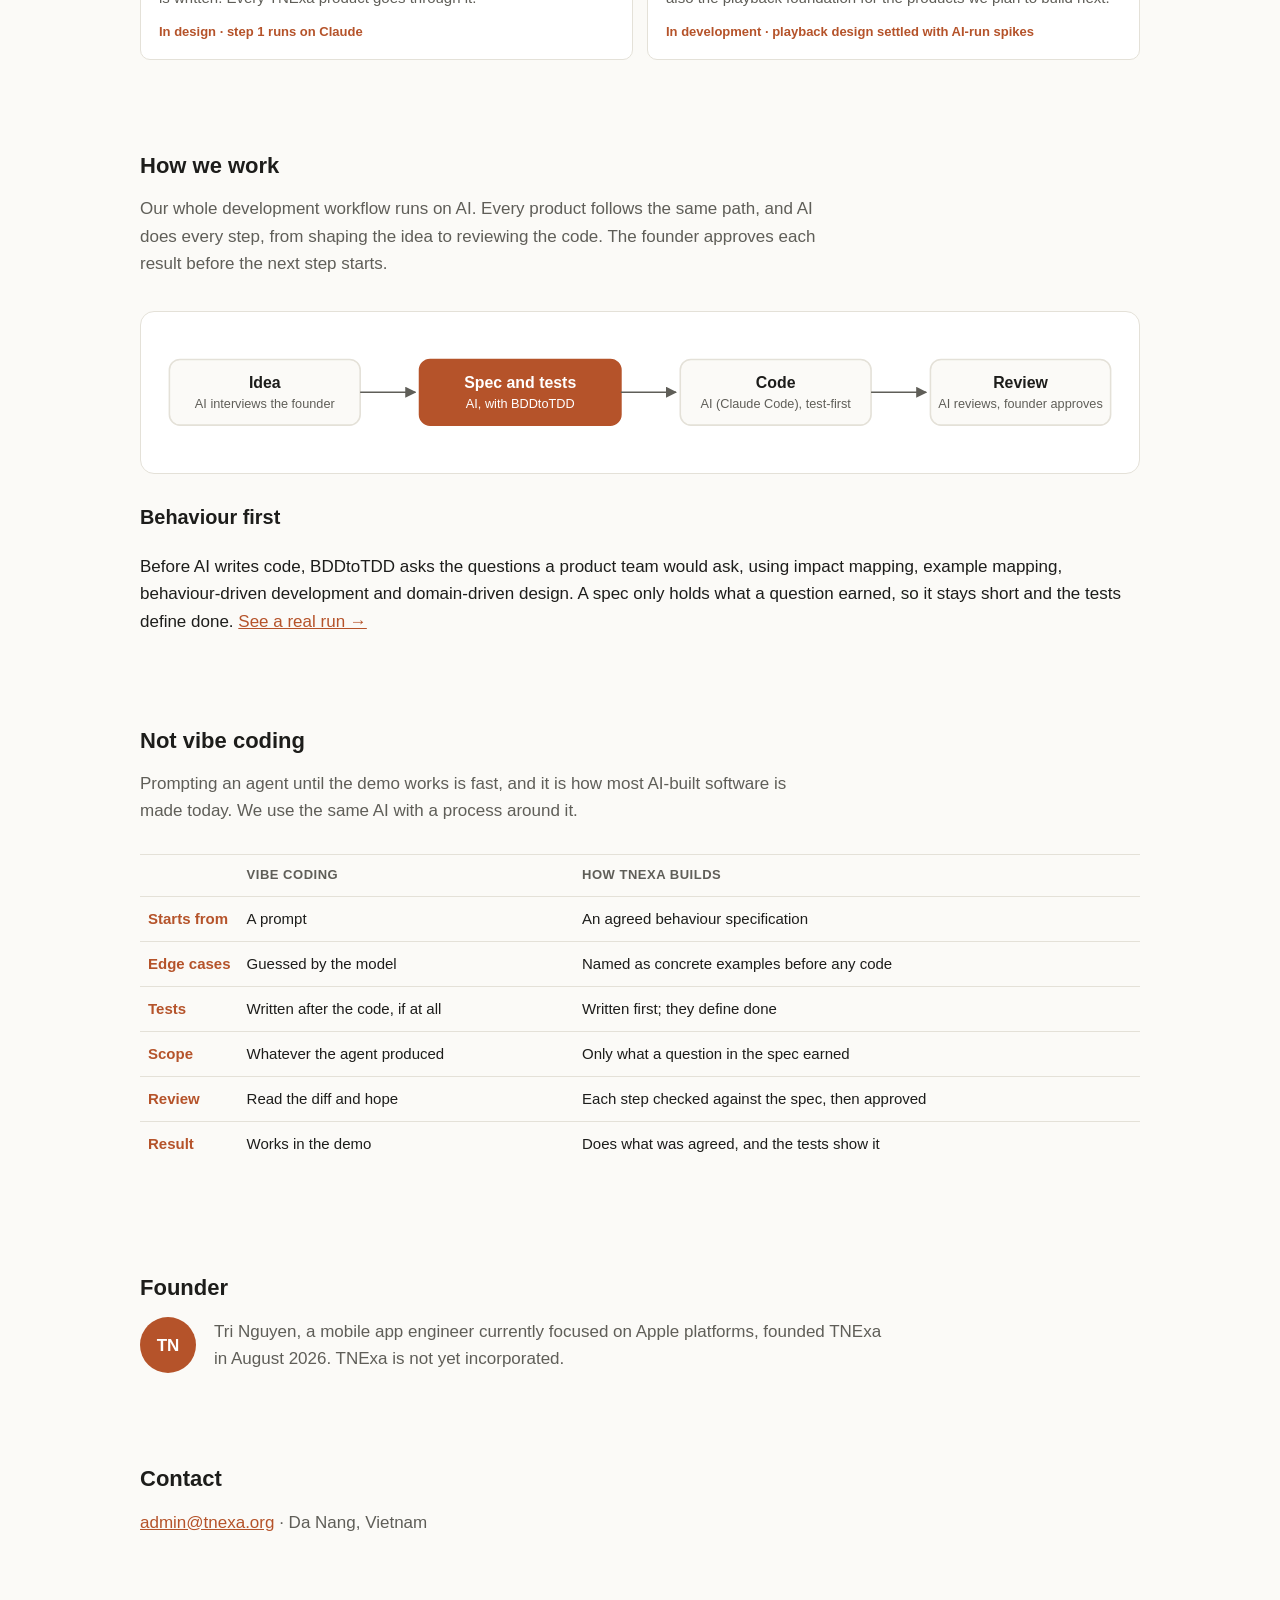
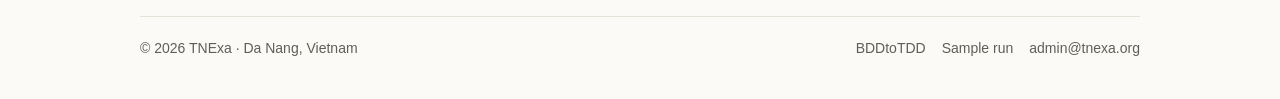
==== commit 68606684: "Lead with what we build with Claude, add a favicon, share the navigation across pages Co-Authored-By" ====
--- a/index.html
+++ b/index.html
@@ -5,6 +5,7 @@
 <meta name="viewport" content="width=device-width, initial-scale=1">
 <title>TNExa — software products built with AI</title>
 <meta name="description" content="TNExa is a one-person software startup in Da Nang, Vietnam, building mobile apps for Apple platforms. We build software products with AI: AI produces the specifications, tests and code, and the founder makes the decisions.">
+<link rel="icon" href="/favicon.svg" type="image/svg+xml">
 <link rel="stylesheet" href="/style.css">
 <style>
   .d-box { fill: var(--bg); stroke: var(--line); stroke-width: 1.5; }
@@ -25,6 +26,7 @@
   <header>
     <a class="logo" href="/" style="color:inherit;text-decoration:none">TN<span>Exa</span></a>
     <nav class="top">
+      <a href="#claude">With Claude</a>
       <a href="#about">About</a>
       <a href="#products">Products</a>
       <a href="#how">How we work</a>
@@ -45,6 +47,22 @@
         <a class="btn ghost" href="#how">How we work</a>
       </div>
     </div>
+
+    <section id="claude">
+      <h2>What we're building with Claude</h2>
+      <p class="section-lead">Claude is in every step of how TNExa makes software. Here is where, concretely.</p>
+      <div class="grid">
+        <div class="card"><b>BDDtoTDD on Claude</b><p>Claude interviews the founder and drafts each artifact: goals,
+          impact map, stories, examples, BDD scenarios, domain model, test structure. Step 1 already runs on Claude
+          on real ideas; the next move is the Claude API.</p></div>
+        <div class="card"><b>All code by Claude Code</b><p>Claude Code implements every product test-first from those
+          specs, and Claude reviews the result before the founder approves it. Nothing is written by hand.</p></div>
+        <div class="card"><b>An internal app that drives Claude</b><p>A native macOS app runs Claude Code headlessly
+          through each stage, with a review gate between stages. Idea intake works today.</p></div>
+        <div class="card"><b>Engineering spikes with Claude</b><p>For our video player, Claude Code ran the spikes
+          that settled the playback design for the best performance.</p></div>
+      </div>
+    </section>
 
     <section id="about">
       <h2>About us</h2>
@@ -103,17 +121,12 @@
           <path d="M668,55 L720,55" class="d-arrow" marker-end="url(#ah)"/>
         </svg>
       </div>
-      <div class="two" style="margin-top:28px">
+      <div style="margin-top:28px">
         <div>
           <h3>Behaviour first</h3>
           <p>Before AI writes code, BDDtoTDD asks the questions a product team would ask, using impact mapping,
             example mapping, behaviour-driven development and domain-driven design. A spec only holds what a
             question earned, so it stays short and the tests define done. <a href="/sample-run/">See a real run →</a></p>
-        </div>
-        <div>
-          <h3>Our own tooling</h3>
-          <p>An internal macOS app drives Claude Code through each stage, with a review gate before the next one
-            starts. Idea intake already works; the BDDtoTDD method goes into it next.</p>
         </div>
       </div>
     </section>
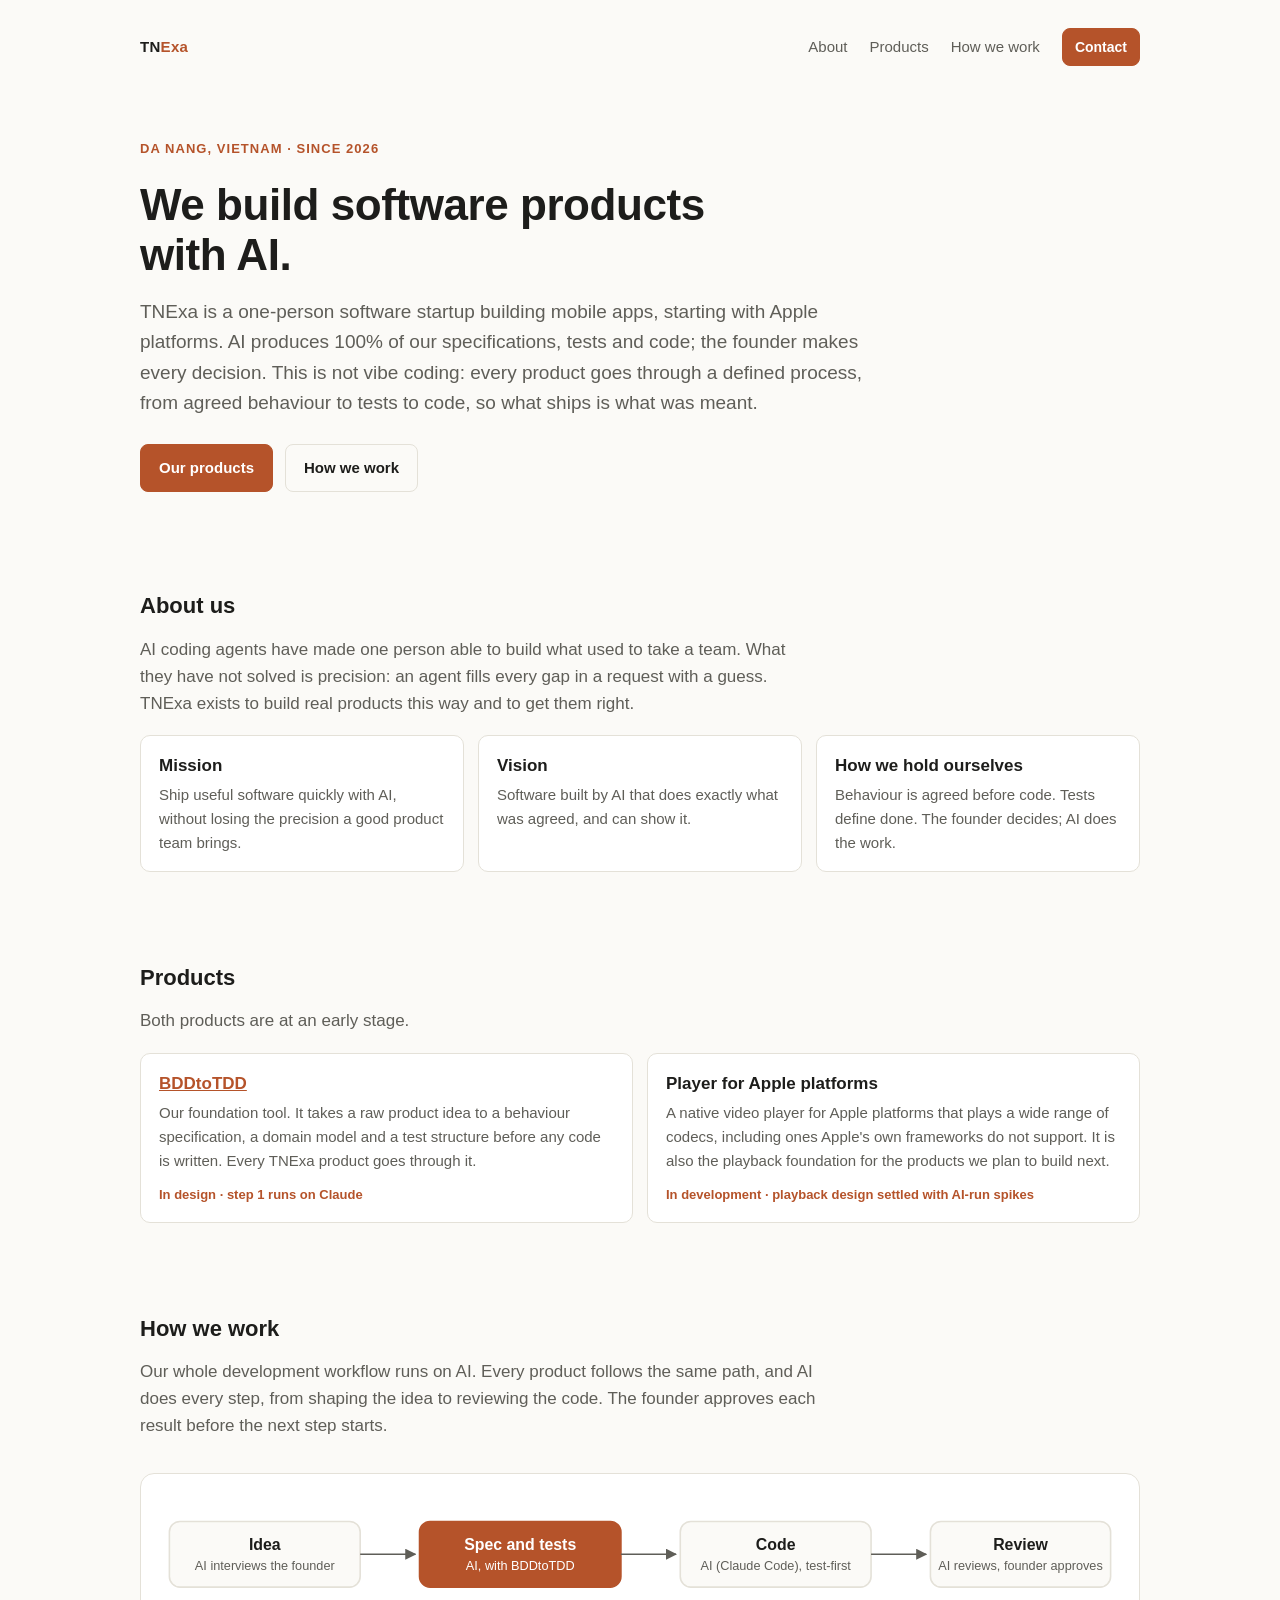
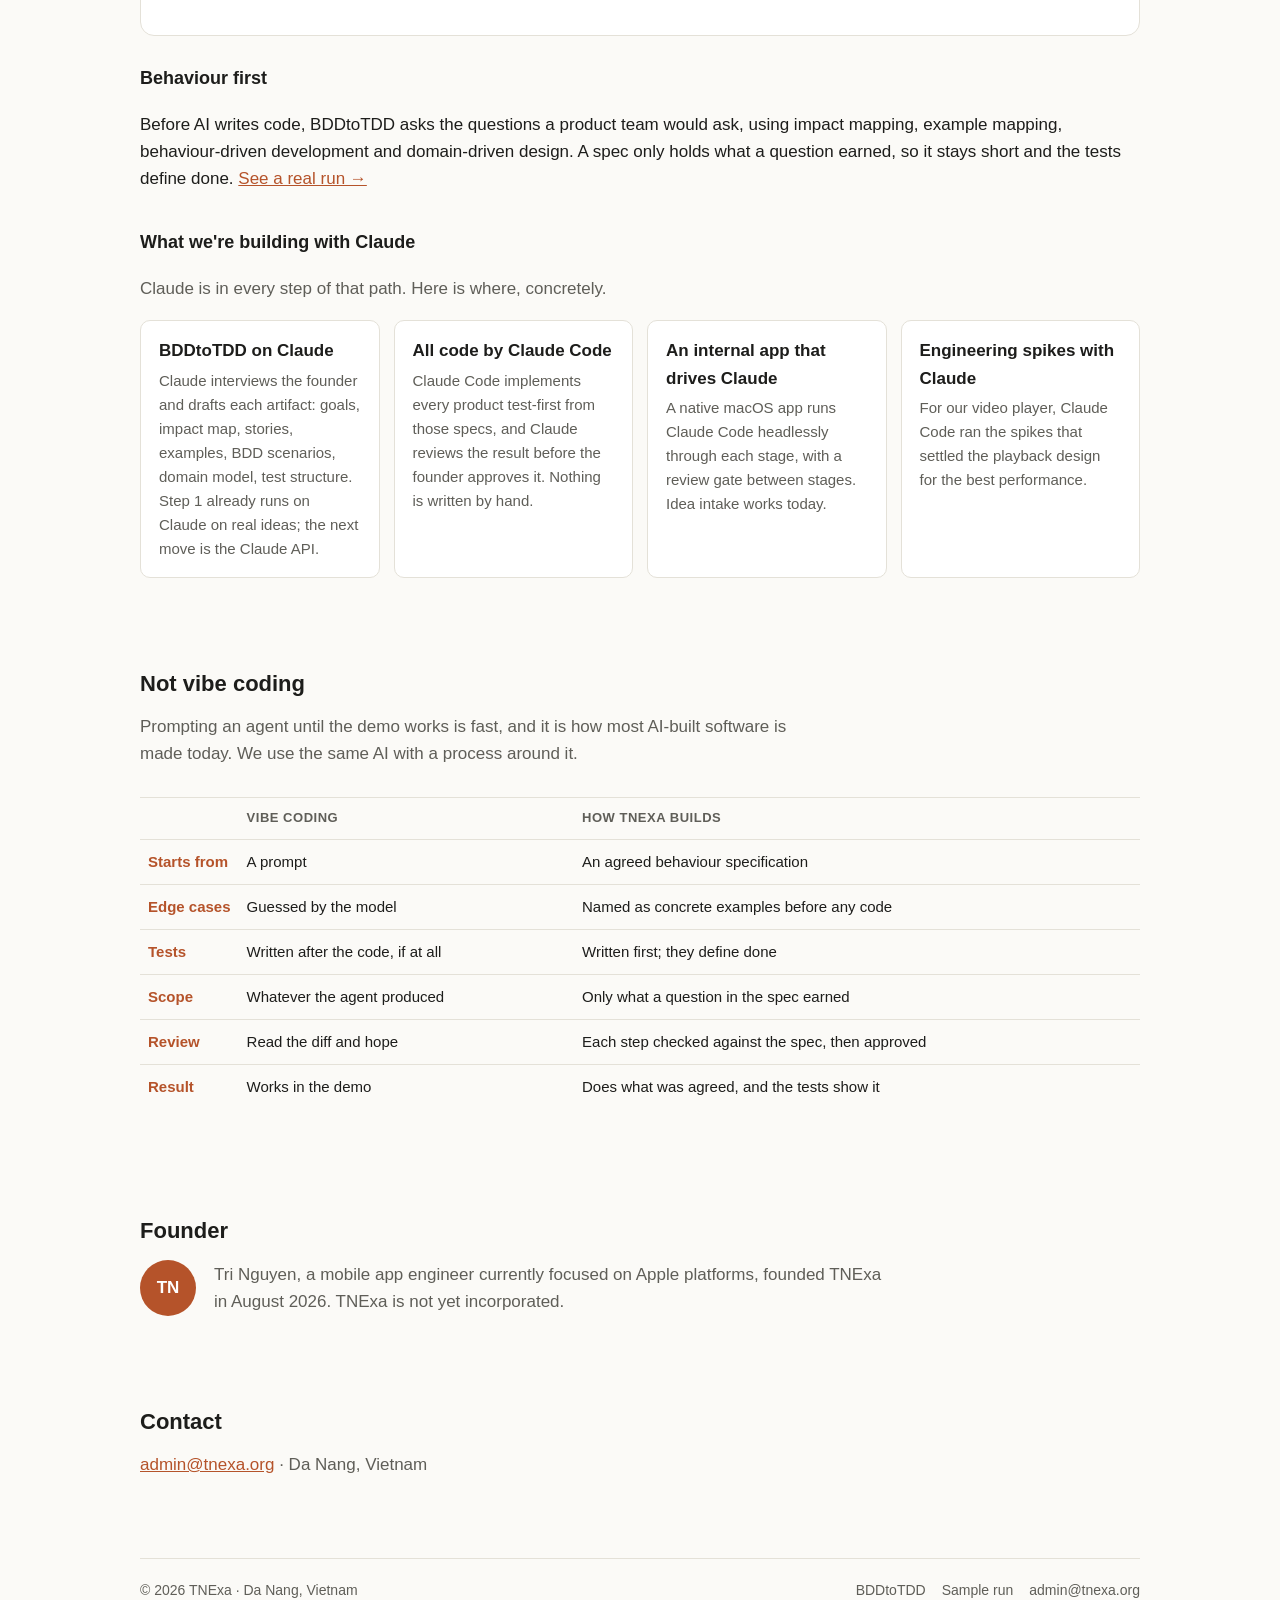
==== commit e8e19800: "Move 'What we're building with Claude' under How we work and drop it from the navigation Co-Authored" ====
--- a/index.html
+++ b/index.html
@@ -26,7 +26,6 @@
   <header>
     <a class="logo" href="/" style="color:inherit;text-decoration:none">TN<span>Exa</span></a>
     <nav class="top">
-      <a href="#claude">With Claude</a>
       <a href="#about">About</a>
       <a href="#products">Products</a>
       <a href="#how">How we work</a>
@@ -48,21 +47,6 @@
       </div>
     </div>
 
-    <section id="claude">
-      <h2>What we're building with Claude</h2>
-      <p class="section-lead">Claude is in every step of how TNExa makes software. Here is where, concretely.</p>
-      <div class="grid">
-        <div class="card"><b>BDDtoTDD on Claude</b><p>Claude interviews the founder and drafts each artifact: goals,
-          impact map, stories, examples, BDD scenarios, domain model, test structure. Step 1 already runs on Claude
-          on real ideas; the next move is the Claude API.</p></div>
-        <div class="card"><b>All code by Claude Code</b><p>Claude Code implements every product test-first from those
-          specs, and Claude reviews the result before the founder approves it. Nothing is written by hand.</p></div>
-        <div class="card"><b>An internal app that drives Claude</b><p>A native macOS app runs Claude Code headlessly
-          through each stage, with a review gate between stages. Idea intake works today.</p></div>
-        <div class="card"><b>Engineering spikes with Claude</b><p>For our video player, Claude Code ran the spikes
-          that settled the playback design for the best performance.</p></div>
-      </div>
-    </section>
 
     <section id="about">
       <h2>About us</h2>
@@ -123,11 +107,24 @@
       </div>
       <div style="margin-top:28px">
         <div>
-          <h3>Behaviour first</h3>
+          <h3 style="font-size:18px">Behaviour first</h3>
           <p>Before AI writes code, BDDtoTDD asks the questions a product team would ask, using impact mapping,
             example mapping, behaviour-driven development and domain-driven design. A spec only holds what a
             question earned, so it stays short and the tests define done. <a href="/sample-run/">See a real run →</a></p>
         </div>
+      </div>
+      <h3 style="margin-top:36px;font-size:18px">What we're building with Claude</h3>
+      <p class="section-lead">Claude is in every step of that path. Here is where, concretely.</p>
+      <div class="grid">
+        <div class="card"><b>BDDtoTDD on Claude</b><p>Claude interviews the founder and drafts each artifact: goals,
+          impact map, stories, examples, BDD scenarios, domain model, test structure. Step 1 already runs on Claude
+          on real ideas; the next move is the Claude API.</p></div>
+        <div class="card"><b>All code by Claude Code</b><p>Claude Code implements every product test-first from those
+          specs, and Claude reviews the result before the founder approves it. Nothing is written by hand.</p></div>
+        <div class="card"><b>An internal app that drives Claude</b><p>A native macOS app runs Claude Code headlessly
+          through each stage, with a review gate between stages. Idea intake works today.</p></div>
+        <div class="card"><b>Engineering spikes with Claude</b><p>For our video player, Claude Code ran the spikes
+          that settled the playback design for the best performance.</p></div>
       </div>
     </section>
 
